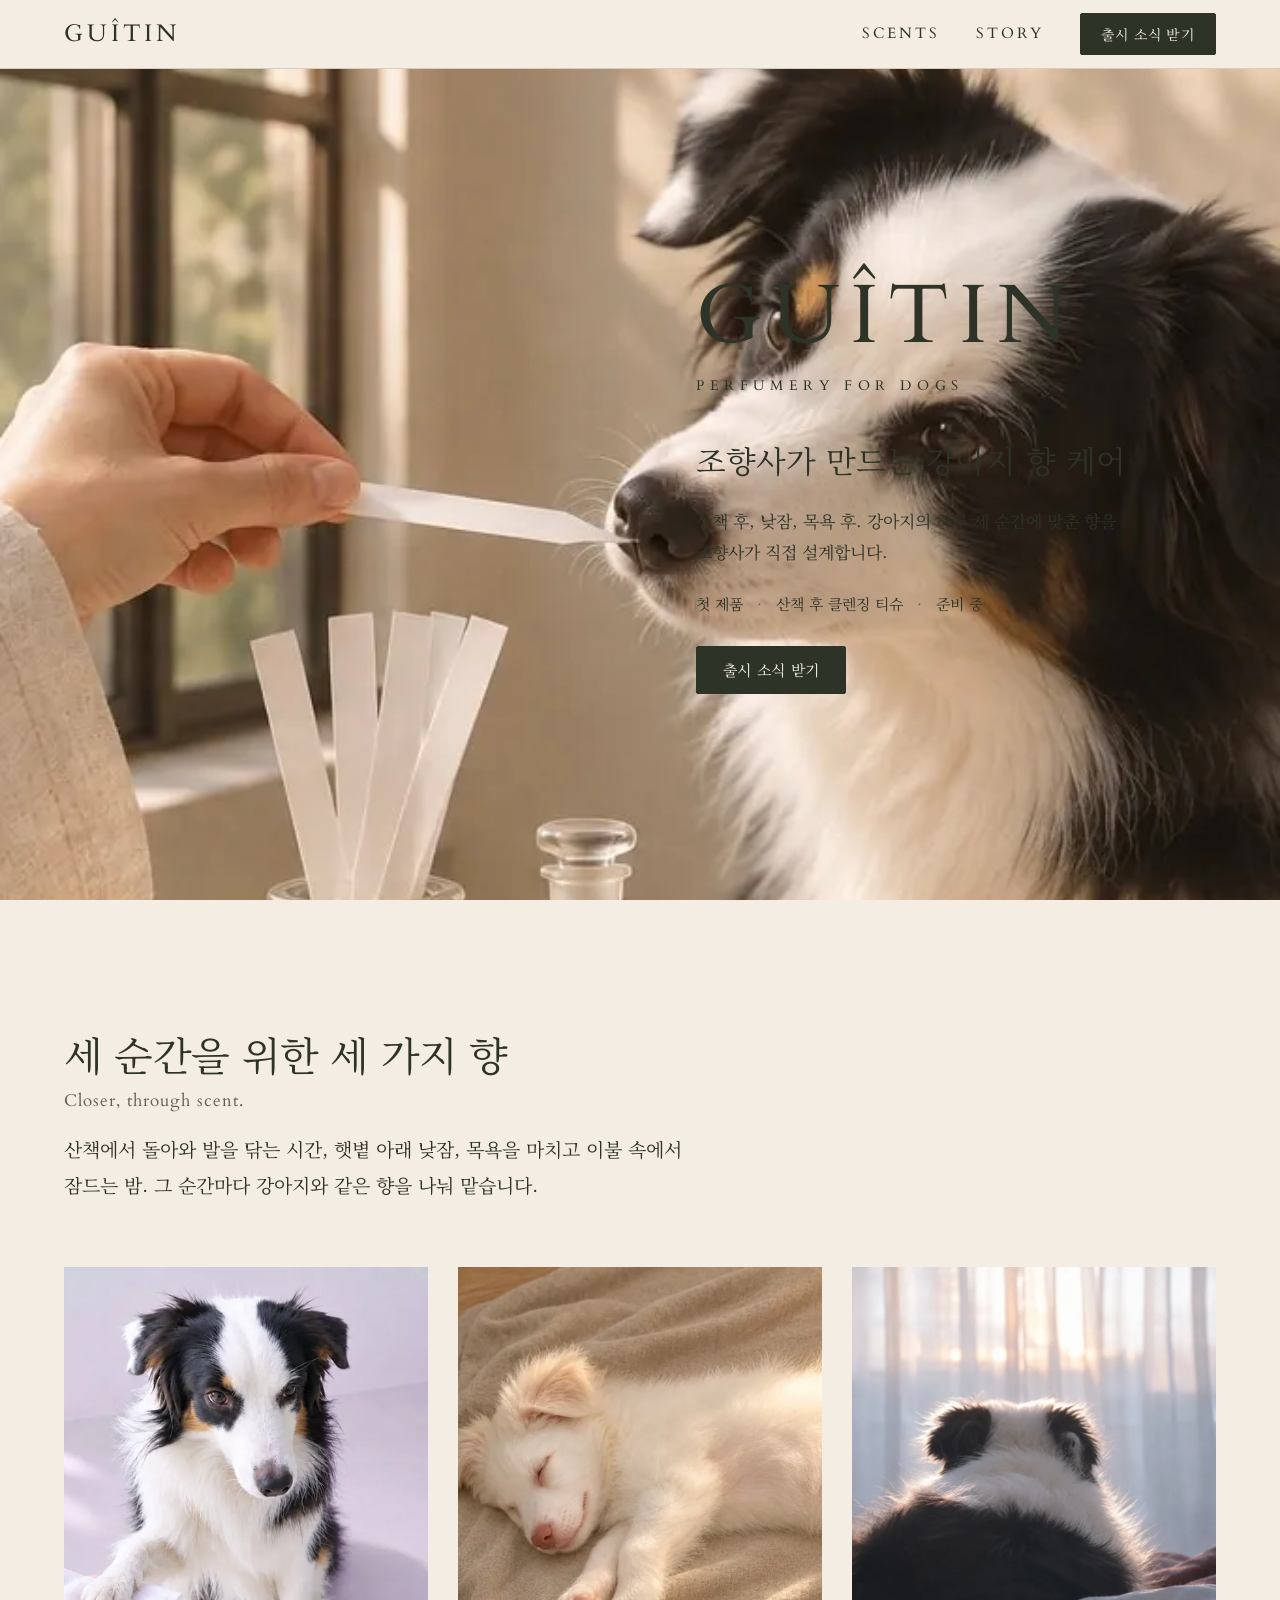
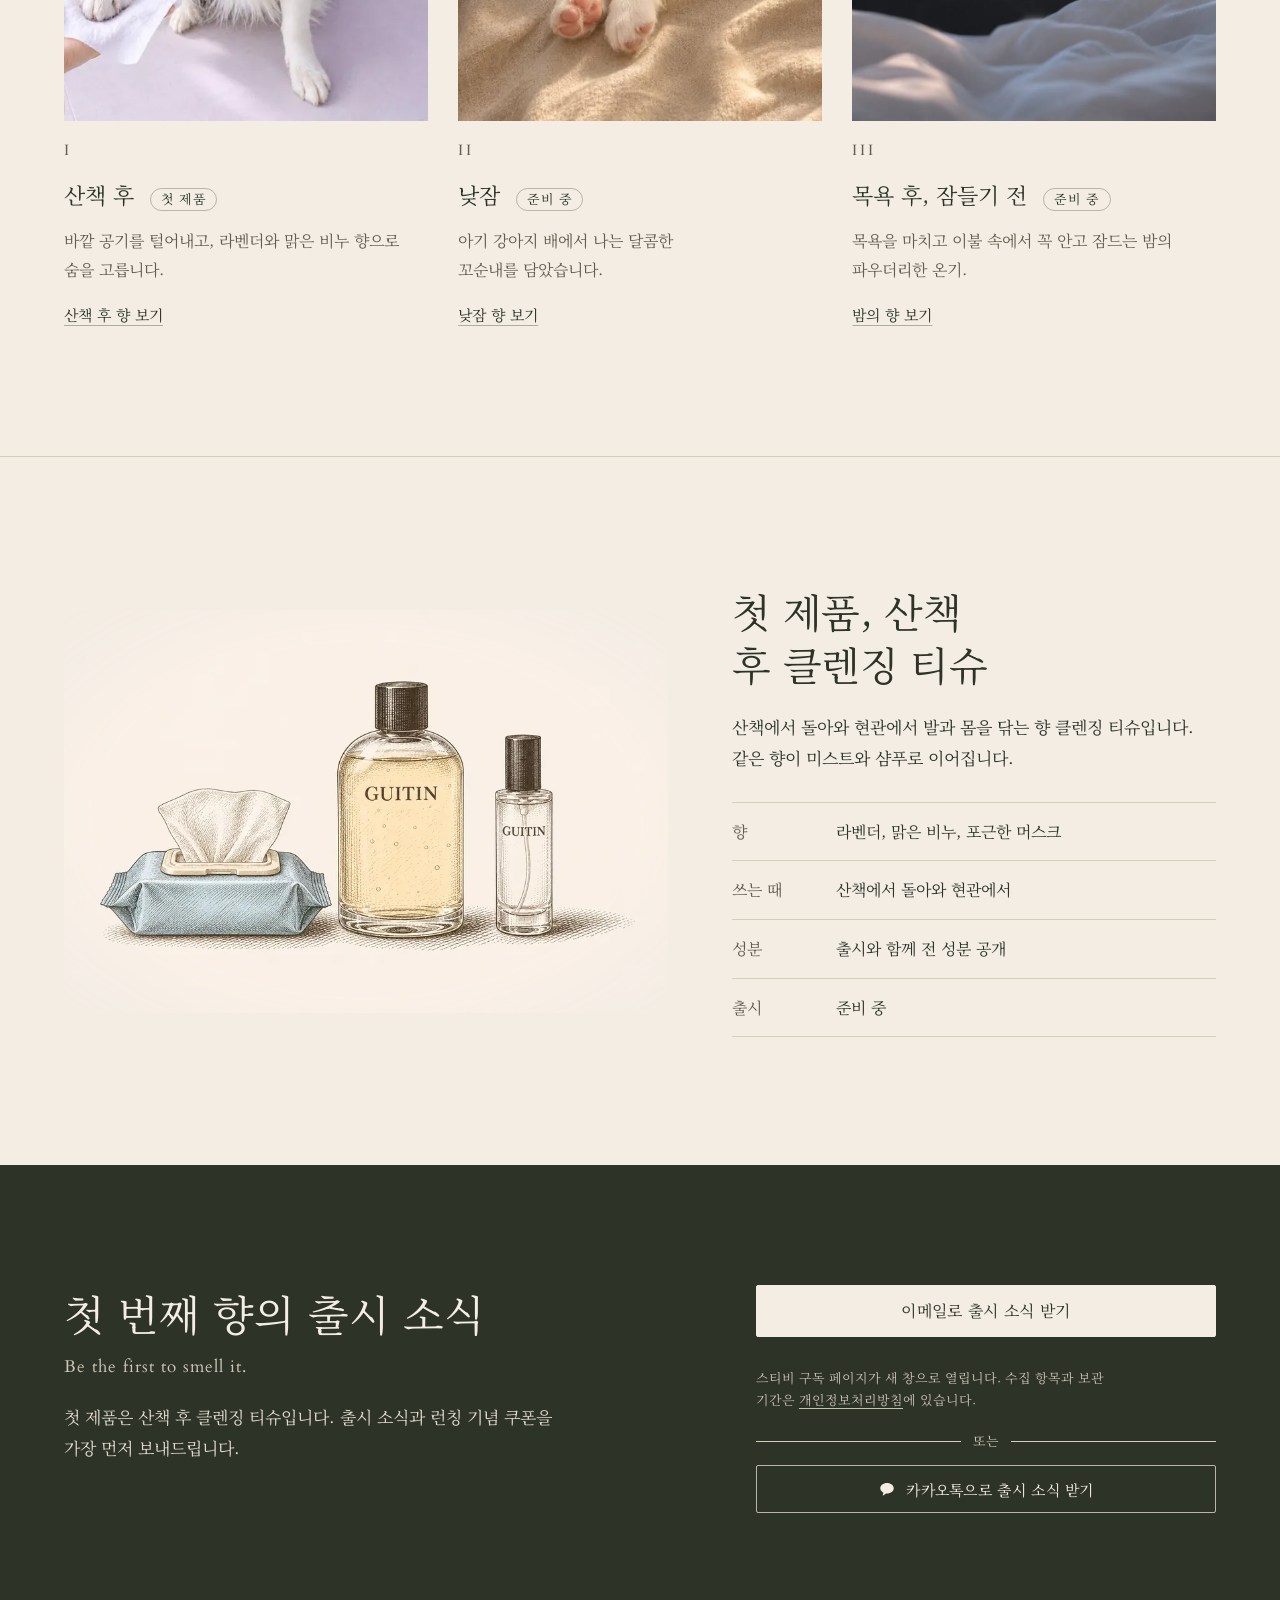
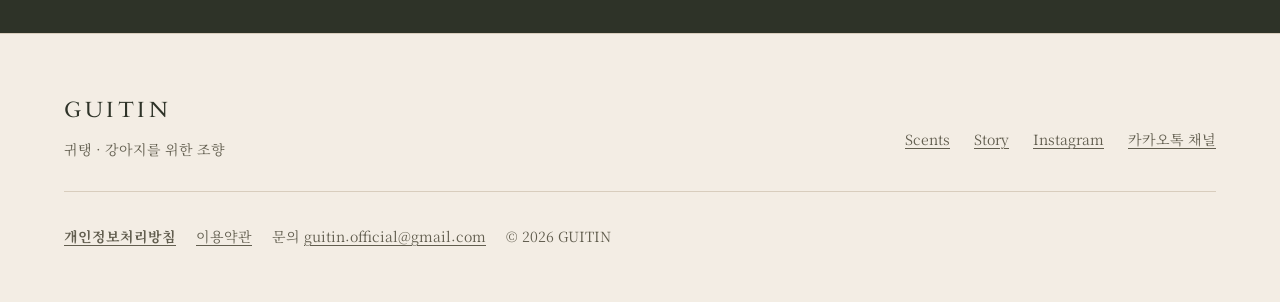
==== index.html @ b6661769 "Add files via upload" ====
<!doctype html>
<html lang="ko">
<head>
<meta charset="utf-8">
<meta name="viewport" content="width=device-width, initial-scale=1, viewport-fit=cover">
<title>GUITIN 귀탱 · 조향사가 만드는 강아지 향 케어</title>
<meta name="description" content="산책 후, 낮잠, 목욕 후. 강아지의 하루 세 순간에 맞춘 향을 조향사가 설계합니다. 첫 제품은 산책 후 클렌징 티슈, 준비 중입니다.">
<link rel="canonical" href="https://guitin.co.kr/">
<meta property="og:type" content="website">
<meta property="og:site_name" content="GUITIN">
<meta property="og:locale" content="ko_KR">
<meta property="og:title" content="GUITIN 귀탱 · 조향사가 만드는 강아지 향 케어">
<meta property="og:description" content="산책 후, 낮잠, 목욕 후. 강아지의 하루 세 순간에 맞춘 향을 조향사가 설계합니다. 첫 제품은 산책 후 클렌징 티슈, 준비 중입니다.">
<meta property="og:url" content="https://guitin.co.kr/">
<meta property="og:image" content="https://guitin.co.kr/assets/img/og.jpg">
<meta property="og:image:width" content="1200">
<meta property="og:image:height" content="630">
<meta name="twitter:card" content="summary_large_image">
<meta name="theme-color" content="#F3EDE4">
<link rel="icon" href="/favicon.ico" sizes="any">
<link rel="icon" type="image/png" href="/assets/img/icon-32.png" sizes="32x32">
<link rel="apple-touch-icon" href="/apple-touch-icon.png">
<link rel="preconnect" href="https://fonts.googleapis.com">
<link rel="preconnect" href="https://fonts.gstatic.com" crossorigin>
<link rel="stylesheet" href="https://fonts.googleapis.com/css2?family=Cardo:ital,wght@0,400;0,700;1,400&family=Noto+Serif+KR:wght@400;500&display=swap">
<link rel="stylesheet" href="/assets/css/site.css?v=2">
<script src="/assets/js/site.js?v=2" defer></script>
</head>
<body>
<a class="skip" href="#main">본문 바로가기</a>
<header class="site-header">
  <div class="wrap">
    <a class="logo" href="/" aria-label="GUITIN 홈">GUÎTIN</a>
    <button class="menu-btn" type="button" aria-expanded="false" aria-controls="site-nav" aria-label="메뉴 열기"><svg viewBox="0 0 24 24" fill="none" stroke="currentColor" stroke-width="1.5" aria-hidden="true"><path d="M4 8h16M4 16h16"/></svg></button>
    <nav class="nav" id="site-nav" aria-label="주 메뉴">
      <a href="/scents">Scents</a>
      <a href="/story">Story</a>
      <a class="btn btn--solid" href="#subscribe-section" data-subscribe>출시 소식 받기</a>
    </nav>
  </div>
</header>
<main id="main">
<section class="hero" aria-labelledby="hero-title">
  <picture>
    <source media="(max-width: 767px)" srcset="/assets/img/hero-mobile.webp">
    <img src="/assets/img/hero-pc.webp" srcset="/assets/img/hero-pc.webp 1672w, /assets/img/hero-pc-1100.webp 1100w" sizes="100vw" alt="창가 조향 작업대에서 시향지 끝에 코를 대는 귀탱이" fetchpriority="high">
  </picture>
  <div class="hero-copy" data-enter>
    <div class="hero-brand" aria-hidden="true">GUÎTIN</div>
    <div class="hero-tag">Perfumery for Dogs</div>
    <h1 id="hero-title">조향사가 만드는 강아지 향 케어</h1>
    <p>산책 후, 낮잠, 목욕 후. 강아지의 하루 세 순간에 맞춘 향을 조향사가 직접 설계합니다.</p>
    <div class="fact"><span>첫 제품</span><span>산책 후 클렌징 티슈</span><span>준비 중</span></div>
    <a class="btn btn--solid" href="#subscribe-section" data-subscribe>출시 소식 받기</a>
  </div>
</section>

<section class="section" aria-labelledby="scenes-title">
  <div class="wrap">
    <div class="section-head">
      <h2 class="h-l" id="scenes-title">세 순간을 위한 세 가지 향<span class="en-line">Closer, through scent.</span></h2>
      <p class="lead">산책에서 돌아와 발을 닦는 시간, 햇볕 아래 낮잠, 목욕을 마치고 이불 속에서 잠드는 밤. 그 순간마다 강아지와 같은 향을 나눠 맡습니다.</p>
    </div>
    <div class="scenes">
      <a class="scene scene--aw" href="/scents#after-walk">
        <div class="scene-ph"><img src="/assets/img/afterwalk.webp" srcset="/assets/img/afterwalk.webp 1400w, /assets/img/afterwalk-800.webp 800w" sizes="(max-width: 900px) 100vw, 33vw" alt="견주 손바닥의 하얀 천 위에 올려놓은 강아지 앞발" loading="lazy" decoding="async"></div>
        <span class="scene-num">I</span>
        <h3>산책 후 <span class="status">첫 제품</span></h3>
        <p>바깥 공기를 털어내고, 라벤더와 맑은 비누 향으로 숨을 고릅니다.</p>
        <span class="go">산책 후 향 보기</span>
      </a>
      <a class="scene scene--pd" href="/scents#nap">
        <div class="scene-ph"><img src="/assets/img/pawppy.webp" srcset="/assets/img/pawppy.webp 1400w, /assets/img/pawppy-800.webp 800w" sizes="(max-width: 900px) 100vw, 33vw" alt="햇볕 드는 담요 위에서 분홍 발바닥을 내밀고 자는 아기 강아지" loading="lazy" decoding="async"></div>
        <span class="scene-num">II</span>
        <h3>낮잠 <span class="status">준비 중</span></h3>
        <p>아기 강아지 배에서 나는 달콤한 꼬순내를 담았습니다.</p>
        <span class="go">낮잠 향 보기</span>
      </a>
      <a class="scene scene--cd" href="/scents#night">
        <div class="scene-ph"><img src="/assets/img/cuddle.webp" srcset="/assets/img/cuddle.webp 1122w, /assets/img/cuddle-800.webp 800w" sizes="(max-width: 900px) 100vw, 33vw" alt="노을빛 커튼 앞, 순면 이불 위에 엎드린 강아지의 뒷모습" loading="lazy" decoding="async"></div>
        <span class="scene-num">III</span>
        <h3>목욕 후, 잠들기 전 <span class="status">준비 중</span></h3>
        <p>목욕을 마치고 이불 속에서 꼭 안고 잠드는 밤의 파우더리한 온기.</p>
        <span class="go">밤의 향 보기</span>
      </a>
    </div>
  </div>
</section>

<section class="section" aria-labelledby="product-title">
  <div class="wrap product">
    <div class="product-art"><img src="/assets/img/lineup.webp" srcset="/assets/img/lineup.webp 1536w, /assets/img/lineup-900.webp 900w" sizes="(max-width: 900px) 100vw, 55vw" alt="GUITIN 클렌징 티슈, 샴푸, 미스트 스프레이 동판화 일러스트" loading="lazy" decoding="async"></div>
    <div class="product-copy">
      <h2 class="h-l" id="product-title">첫 제품, 산책 후 클렌징 티슈</h2>
      <p>산책에서 돌아와 현관에서 발과 몸을 닦는 향 클렌징 티슈입니다. 같은 향이 미스트와 샴푸로 이어집니다.</p>
      <ul class="product-list">
        <li><span class="k">향</span><span>라벤더, 맑은 비누, 포근한 머스크</span></li>
        <li><span class="k">쓰는 때</span><span>산책에서 돌아와 현관에서</span></li>
        <li><span class="k">성분</span><span>출시와 함께 전 성분 공개</span></li>
        <li><span class="k">출시</span><span>준비 중</span></li>
      </ul>
    </div>
  </div>
</section>
<section class="close on-dark" id="subscribe-section" aria-labelledby="close-title">
  <div class="wrap grid">
    <div>
      <h2 id="close-title">첫 번째 향의 출시 소식</h2>
      <span class="en-line">Be the first to smell it.</span>
      <p>첫 제품은 산책 후 클렌징 티슈입니다. 출시 소식과 런칭 기념 쿠폰을 가장 먼저 보내드립니다.</p>
    </div>
    <div>
      <div class="signup">
  <a class="btn btn--solid" href="https://page.stibee.com/subscriptions/532247" target="_blank" rel="noopener">이메일로 출시 소식 받기</a>
  <p class="signup-note">스티비 구독 페이지가 새 창으로 열립니다. 수집 항목과 보관 기간은 <a href="/privacy">개인정보처리방침</a>에 있습니다.</p>
</div>
      <div class="alt">
        <div class="divider" style="color:#CFC7B8">또는</div>
        <a class="btn btn--line" href="https://pf.kakao.com/_eRvNX" target="_blank" rel="noopener"><svg viewBox="0 0 24 24" aria-hidden="true"><path fill="currentColor" d="M12 4C7 4 3 7.1 3 11c0 2.5 1.7 4.7 4.2 5.9l-.9 3.3c-.1.3.3.6.6.4l3.9-2.6c.4 0 .8.1 1.2.1 5 0 9-3.1 9-7S17 4 12 4z"/></svg>카카오톡으로 출시 소식 받기</a>
      </div>
    </div>
  </div>
</section>
</main>
<footer class="site-footer">
  <div class="wrap">
    <div>
      <div class="brand">GUITIN</div>
      <div class="brand-ko">귀탱 · 강아지를 위한 조향</div>
    </div>
    <ul>
      <li><a href="/scents">Scents</a></li>
      <li><a href="/story">Story</a></li>
      <li><a href="https://www.instagram.com/guitin.official/" target="_blank" rel="noopener">Instagram</a></li>
      <li><a href="https://pf.kakao.com/_eRvNX" target="_blank" rel="noopener">카카오톡 채널</a></li>
    </ul>
    <div class="meta">
      <a href="/privacy"><strong>개인정보처리방침</strong></a>
      <a href="/terms">이용약관</a>
      <span>문의 <a href="mailto:guitin.official@gmail.com">guitin.official@gmail.com</a></span>
      <span>© 2026 GUITIN</span>
    </div>
  </div>
</footer>
<dialog class="modal" id="subscribe" aria-labelledby="subscribe-title">
  <div class="modal-card">
    <button class="modal-close" type="button" aria-label="닫기"><svg viewBox="0 0 24 24" fill="none" stroke="currentColor" stroke-width="1.5" aria-hidden="true"><path d="M6 6l12 12M18 6L6 18"/></svg></button>
    <h2 id="subscribe-title">첫 번째 향의 출시 소식</h2>
    <p class="small">첫 제품은 산책 후 클렌징 티슈입니다. 출시 소식과 런칭 기념 쿠폰을 가장 먼저 보내드립니다.</p>
    <a class="btn btn--line" href="https://pf.kakao.com/_eRvNX" target="_blank" rel="noopener"><svg viewBox="0 0 24 24" aria-hidden="true"><path fill="currentColor" d="M12 4C7 4 3 7.1 3 11c0 2.5 1.7 4.7 4.2 5.9l-.9 3.3c-.1.3.3.6.6.4l3.9-2.6c.4 0 .8.1 1.2.1 5 0 9-3.1 9-7S17 4 12 4z"/></svg>카카오톡으로 출시 소식 받기</a>
    <div class="divider">또는 이메일로</div>
    <div class="signup">
  <a class="btn btn--solid" href="https://page.stibee.com/subscriptions/532247" target="_blank" rel="noopener">이메일로 출시 소식 받기</a>
  <p class="signup-note">스티비 구독 페이지가 새 창으로 열립니다. 수집 항목과 보관 기간은 <a href="/privacy">개인정보처리방침</a>에 있습니다.</p>
</div>
  </div>
</dialog>
</body>
</html>
---- assets/css/site.css ----
/* GUITIN — Perfumery for Dogs
   One system: cream ground, olive ink, Cardo for the Latin voice, Noto Serif KR for Korean.
   Motion: one entrance on load, press and hover feedback, nothing tied to scroll. */

:root {
  --cream: #F3EDE4;
  --paper: #F8F3EC;
  --olive: #2E3328;
  --olive-soft: #3B4134;
  --muted: #625E4F;
  --line: #D8CDBD;
  --gold: #B08D57;

  /* scent grounds: colour of the scent, never a UI accent */
  --aw: #ECE3EC;   /* I  After Walk — pink-lavender */
  --pd: #F1E6D3;   /* II Pawppy Dream — biscuit */
  --cd: #E2E8EC;   /* III Cuddle Doggy — soft sky */

  --latin: 'Cardo', 'Noto Serif KR', serif;
  --ko: 'Noto Serif KR', serif;

  --wrap: 1240px;
  --gutter: clamp(20px, 5vw, 64px);
  --radius: 2px;

  --ease-out: cubic-bezier(0.23, 1, 0.32, 1);
  --ease-enter: cubic-bezier(0.22, 1, 0.36, 1);
}

*, *::before, *::after { box-sizing: border-box; }
html { -webkit-text-size-adjust: 100%; text-size-adjust: 100%; scroll-padding-top: 88px; }
body {
  margin: 0;
  background: var(--cream);
  color: var(--olive);
  font-family: var(--ko);
  font-size: 17px;
  line-height: 1.85;
  font-weight: 400;
  word-break: keep-all;
  overflow-wrap: break-word;
  -webkit-font-smoothing: antialiased;
  -webkit-tap-highlight-color: transparent;
}
img { display: block; max-width: 100%; height: auto; }
a { color: inherit; text-underline-offset: 0.22em; text-decoration-thickness: 1px; }
::selection { background: var(--olive); color: var(--cream); }
:focus-visible { outline: 2px solid var(--olive); outline-offset: 3px; border-radius: 1px; }
h1, h2, h3 { margin: 0; font-weight: 400; line-height: 1.3; text-wrap: balance; }
p { margin: 0; text-wrap: pretty; }

.wrap { width: 100%; max-width: calc(var(--wrap) + var(--gutter) * 2); margin: 0 auto; padding: 0 var(--gutter); }
.sr-only { position: absolute; width: 1px; height: 1px; margin: -1px; overflow: hidden; clip: rect(0 0 0 0); white-space: nowrap; }
.skip { position: absolute; left: 12px; top: -60px; z-index: 100; background: var(--olive); color: var(--cream); padding: 10px 16px; text-decoration: none; }
.skip:focus { top: 12px; }

/* ---------- type ---------- */
.latin { font-family: var(--latin); letter-spacing: 0.02em; }
.h-xl { font-size: clamp(30px, 4.4vw, 54px); line-height: 1.28; letter-spacing: -0.01em; }
.h-l  { font-size: clamp(26px, 3.2vw, 40px); line-height: 1.32; letter-spacing: -0.01em; }
.h-m  { font-size: clamp(21px, 2vw, 26px); line-height: 1.45; }
.lead { font-size: clamp(17px, 1.5vw, 19px); line-height: 1.9; max-width: 34em; }
.small { font-size: 14px; line-height: 1.7; color: var(--muted); }
.en-line { display: block; font-family: var(--latin); font-size: clamp(15px, 1.3vw, 18px); letter-spacing: 0.06em; color: var(--muted); margin-top: 10px; }

/* ---------- buttons ---------- */
.btn {
  display: inline-flex; align-items: center; justify-content: center; gap: 10px;
  min-height: 48px; padding: 12px 26px;
  font: 400 15px/1.3 var(--ko); letter-spacing: 0.02em;
  border: 1px solid var(--olive); border-radius: var(--radius);
  text-decoration: none; cursor: pointer; user-select: none; touch-action: manipulation;
  transition: background-color 150ms ease, color 150ms ease, border-color 150ms ease, transform 160ms var(--ease-out);
}
.btn:active { transform: scale(0.97); }
.btn--solid { background: var(--olive); color: var(--cream); }
.btn--line { background: transparent; color: var(--olive); }
.on-dark .btn--solid { background: var(--cream); color: var(--olive); border-color: var(--cream); }
.on-dark .btn--line { color: var(--cream); border-color: rgba(243, 237, 228, 0.7); }
@media (hover: hover) and (pointer: fine) {
  .btn--solid:hover { background: var(--olive-soft); }
  .btn--line:hover { background: rgba(46, 51, 40, 0.06); }
  .on-dark .btn--solid:hover { background: #fff; }
  .on-dark .btn--line:hover { background: rgba(243, 237, 228, 0.1); border-color: var(--cream); }
}
.btn svg { width: 18px; height: 18px; flex: none; }

.textlink { text-decoration: underline; text-decoration-color: rgba(46, 51, 40, 0.35); transition: text-decoration-color 150ms ease; }
@media (hover: hover) and (pointer: fine) { .textlink:hover { text-decoration-color: currentColor; } }

/* ---------- header ---------- */
.site-header {
  position: sticky; top: 0; z-index: 40;
  background: rgba(243, 237, 228, 0.94);
  backdrop-filter: saturate(1.2) blur(8px); -webkit-backdrop-filter: saturate(1.2) blur(8px);
  border-bottom: 1px solid var(--line);
  padding-top: env(safe-area-inset-top);
}
.site-header .wrap { display: flex; align-items: center; justify-content: space-between; height: 68px; gap: 24px; }
.logo { font-family: var(--latin); font-size: 24px; letter-spacing: 0.16em; text-decoration: none; line-height: 1; padding: 12px 0; min-height: 48px; display: inline-flex; align-items: center; }
.nav { display: flex; align-items: center; gap: 36px; }
.nav a:not(.btn) {
  font-family: var(--latin); font-size: 15px; letter-spacing: 0.2em; text-transform: uppercase; text-decoration: none;
  padding: 12px 0; background: linear-gradient(currentColor, currentColor) 0 calc(100% - 8px) / 0 1px no-repeat;
  transition: background-size 200ms var(--ease-out);
}
.nav a[aria-current="page"] { background-size: 100% 1px; }
@media (hover: hover) and (pointer: fine) { .nav a:not(.btn):hover { background-size: 100% 1px; } }
.nav .btn { min-height: 42px; padding: 9px 20px; font-size: 14px; }
.menu-btn { display: none; }

@media (max-width: 767px) {
  .site-header .wrap { height: 60px; }
  .logo { font-size: 21px; }
  .nav { display: none; }
  .menu-btn {
    display: inline-flex; align-items: center; justify-content: center; width: 44px; height: 44px; margin-right: -10px;
    background: none; border: 0; color: var(--olive); cursor: pointer;
  }
  .menu-btn svg { width: 24px; height: 24px; }
  .site-header.is-open .nav {
    display: flex; flex-direction: column; align-items: stretch; gap: 0;
    position: fixed; inset: calc(60px + env(safe-area-inset-top)) 0 0 0; background: var(--cream);
    padding: 24px var(--gutter) calc(32px + env(safe-area-inset-bottom));
    animation: menu-in 200ms var(--ease-out);
  }
  .site-header.is-open .nav a:not(.btn) { font-size: 22px; padding: 18px 0; border-bottom: 1px solid var(--line); background: none; }
  .site-header.is-open .nav .btn { margin-top: 28px; min-height: 52px; font-size: 16px; }
}
@keyframes menu-in { from { opacity: 0; transform: translateY(-6px); } }

/* ---------- sections ---------- */
.section { padding: clamp(72px, 10vw, 128px) 0; }
.section + .section { border-top: 1px solid var(--line); }
.section--tint { border-top: 0 !important; }
.section-head { display: grid; gap: 18px; margin-bottom: clamp(40px, 5vw, 64px); max-width: 40em; }

/* ---------- hero ---------- */
.hero { position: relative; min-height: min(calc(100svh - 69px), 860px); display: grid; overflow: hidden; background: #E6DCCD; }
.hero picture, .hero > img { position: absolute; inset: 0; }
.hero picture img, .hero > img { width: 100%; height: 100%; object-fit: cover; object-position: 30% 50%; }
.hero-copy {
  position: relative; z-index: 1; align-self: center; justify-self: end;
  width: min(44%, 520px); margin-right: max(var(--gutter), calc((100vw - var(--wrap)) / 2));
  display: grid; gap: 22px; padding: 48px 0;
}
.hero-brand { font-family: var(--latin); font-size: clamp(56px, 6.5vw, 92px); line-height: 1; letter-spacing: 0.12em; }
.hero-tag { font-family: var(--latin); font-size: 14px; letter-spacing: 0.4em; text-transform: uppercase; margin-top: -8px; }
.hero h1 { font-size: clamp(24px, 2.4vw, 32px); line-height: 1.45; margin-top: 18px; }
.hero-copy > p { font-size: 17px; line-height: 1.85; max-width: 26em; }
.hero .fact { display: flex; flex-wrap: wrap; gap: 6px 14px; font-size: 15px; color: var(--olive); }
.hero .fact span + span::before { content: "·"; margin-right: 14px; color: var(--muted); }
.hero .btn { justify-self: start; margin-top: 6px; }

@media (max-width: 767px) {
  .hero { min-height: 0; display: block; background: var(--cream); }
  .hero picture, .hero > img { position: relative; inset: auto; }
  .hero picture img, .hero > img { height: auto; aspect-ratio: 4 / 5; object-position: 50% 100%; }
  .hero-copy { width: auto; margin: 0; padding: 36px var(--gutter) 64px; gap: 18px; }
  .hero-brand { font-size: 48px; }
  .hero-tag { font-size: 12px; letter-spacing: 0.34em; }
  .hero h1 { font-size: 24px; margin-top: 10px; }
  .hero .btn { justify-self: stretch; }
}

/* one entrance on load */
[data-enter] > * { animation: enter 700ms var(--ease-enter) both; }
[data-enter] > *:nth-child(1) { animation-delay: 80ms; }
[data-enter] > *:nth-child(2) { animation-delay: 140ms; }
[data-enter] > *:nth-child(3) { animation-delay: 230ms; }
[data-enter] > *:nth-child(4) { animation-delay: 290ms; }
[data-enter] > *:nth-child(5) { animation-delay: 360ms; }
[data-enter] > *:nth-child(6) { animation-delay: 420ms; }
@keyframes enter { from { opacity: 0; transform: translateY(10px); } }

/* ---------- scene cards (home) ---------- */
.scenes { display: grid; grid-template-columns: repeat(3, minmax(0, 1fr)); gap: clamp(20px, 2.4vw, 32px); }
.scene { display: grid; gap: 16px; text-decoration: none; }
.scene-ph { position: relative; aspect-ratio: 4 / 5; overflow: hidden; background: var(--paper); }
.scene-ph img { width: 100%; height: 100%; object-fit: cover; transition: transform 600ms var(--ease-out); }
.scene--aw .scene-ph { background: var(--aw); }
.scene--pd .scene-ph { background: var(--pd); }
.scene--pd .scene-ph img { object-position: 12% 50%; }
.scene--cd .scene-ph { background: var(--cd); }
.scene-num { font-family: var(--latin); font-size: 15px; letter-spacing: 0.2em; color: var(--muted); }
.scene h3 { font-size: 22px; display: flex; align-items: baseline; gap: 12px; }
.scene p { font-size: 16px; line-height: 1.8; color: var(--muted); }
.scene .go { font-size: 15px; text-decoration: underline; text-decoration-color: rgba(46,51,40,.35); }
@media (hover: hover) and (pointer: fine) {
  .scene:hover .scene-ph img { transform: scale(1.03); }
  .scene:hover .go { text-decoration-color: currentColor; }
}
@media (max-width: 900px) { .scenes { grid-template-columns: 1fr; gap: 44px; } .scene-ph { aspect-ratio: 4 / 3; } }

/* ---------- first product ---------- */
.product { display: grid; grid-template-columns: minmax(0, 1.25fr) minmax(0, 1fr); gap: clamp(32px, 5vw, 80px); align-items: center; }
.product-art img {
  width: 100%;
  -webkit-mask-image: radial-gradient(ellipse 72% 70% at 50% 52%, #000 62%, transparent 100%);
  mask-image: radial-gradient(ellipse 72% 70% at 50% 52%, #000 62%, transparent 100%);
}
.product-copy { display: grid; gap: 20px; }
.product-list { list-style: none; margin: 8px 0 0; padding: 0; border-top: 1px solid var(--line); }
.product-list li { display: grid; grid-template-columns: 88px 1fr; gap: 16px; padding: 14px 0; border-bottom: 1px solid var(--line); font-size: 16px; }
.product-list .k { color: var(--muted); }
@media (max-width: 900px) { .product { grid-template-columns: 1fr; } }

/* ---------- subscribe (close) ---------- */
.close { background: var(--olive); color: var(--cream); padding: clamp(72px, 10vw, 120px) 0; }
.close .grid { display: grid; grid-template-columns: minmax(0, 1fr) minmax(0, 460px); gap: clamp(36px, 6vw, 96px); align-items: start; }
.close h2 { font-size: clamp(28px, 3.4vw, 42px); line-height: 1.35; }
.close .en-line { color: #CFC7B8; }
.close p { color: #E2DACD; margin-top: 18px; max-width: 30em; }
.close .alt { display: grid; gap: 12px; margin-top: 18px; }
@media (max-width: 900px) { .close .grid { grid-template-columns: 1fr; } }

/* ---------- sign-up ---------- */
.signup { display: grid; gap: 12px; }
.signup .btn { width: 100%; min-height: 52px; font-size: 16px; }
.signup-note { font-size: 13px; line-height: 1.7; opacity: .85; }
.signup-note a { color: inherit; }
.close .signup { margin-top: 0; }

/* ---------- form (unused while sign-up runs on Stibee) ---------- */
.form { display: grid; gap: 16px; }
.field { display: grid; gap: 8px; }
.field label { font-size: 15px; }
.field input[type="email"] {
  width: 100%; min-height: 52px; padding: 12px 16px;
  font: 400 16px/1.4 var(--ko); color: var(--olive);
  background: var(--paper); border: 1px solid var(--line); border-radius: var(--radius);
  transition: border-color 150ms ease;
}
.field input[type="email"]:focus { outline: none; border-color: var(--olive); box-shadow: 0 0 0 1px var(--olive); }
.on-dark .field input[type="email"] { background: var(--cream); border-color: var(--cream); }
.check { display: grid; grid-template-columns: 22px 1fr; gap: 10px; align-items: start; font-size: 14px; line-height: 1.6; cursor: pointer; }
.check input { width: 20px; height: 20px; margin: 1px 0 0; accent-color: var(--olive); cursor: pointer; }
.on-dark .check input { accent-color: var(--cream); }
.check a { color: inherit; }
.form .btn { width: 100%; min-height: 52px; font-size: 16px; }
.form-msg { font-size: 14px; min-height: 1.4em; }
.form-msg[data-state="error"] { color: #8A3B2E; }
.on-dark .form-msg[data-state="error"] { color: #F3C9BC; }
.form.is-done .field, .form.is-done .check, .form.is-done .btn { display: none; }
.form.is-done .form-msg { font-size: 17px; }
details.consent { font-size: 13px; line-height: 1.7; }
details.consent summary { cursor: pointer; color: inherit; opacity: .85; }
details.consent div { padding-top: 8px; opacity: .85; }

/* ---------- modal ---------- */
.modal { border: 0; padding: 0; background: transparent; max-width: min(480px, calc(100vw - 32px)); width: 100%; color: var(--olive); }
.modal::backdrop { background: rgba(32, 35, 28, 0.45); }
.modal[open] { animation: modal-in 250ms var(--ease-out); }
.modal[open]::backdrop { animation: fade-in 250ms ease; }
.modal.is-closing { animation: modal-out 180ms ease-in forwards; }
.modal-card { background: var(--cream); padding: 40px 32px 32px; position: relative; display: grid; gap: 18px; }
.modal-card h2 { font-size: 24px; }
.modal-close { position: absolute; top: 8px; right: 8px; width: 44px; height: 44px; border: 0; background: none; cursor: pointer; color: var(--olive); display: grid; place-items: center; }
.modal-close svg { width: 20px; height: 20px; }
.divider { display: flex; align-items: center; gap: 12px; font-size: 13px; color: var(--muted); }
.divider::before, .divider::after { content: ""; flex: 1; height: 1px; background: var(--line); }
@keyframes modal-in { from { opacity: 0; transform: scale(0.96); } }
@keyframes modal-out { to { opacity: 0; transform: scale(0.98); } }
@keyframes fade-in { from { opacity: 0; } }

/* ---------- scents page ---------- */
.intro { padding: clamp(72px, 10vw, 120px) 0 clamp(40px, 5vw, 56px); }
.intro .lead { margin-top: 26px; }
.lineup { padding: 0 0 clamp(48px, 6vw, 80px); }
.lineup img {
  width: 100%; max-width: 1040px; margin: 0 auto;
  -webkit-mask-image: radial-gradient(ellipse 72% 70% at 50% 52%, #000 62%, transparent 100%);
  mask-image: radial-gradient(ellipse 72% 70% at 50% 52%, #000 62%, transparent 100%);
}
.scent { padding: clamp(72px, 9vw, 120px) 0; }
.scent--aw { background: var(--aw); }
.scent--pd { background: var(--pd); }
.scent--cd { background: var(--cd); }
.scent .wrap { display: grid; grid-template-columns: repeat(2, minmax(0, 1fr)); gap: clamp(32px, 6vw, 88px); align-items: center; }
.scent--pd .scent-ph { order: 2; }
.scent--pd .scent-ph img { object-position: 12% 50%; }
.scent-ph { aspect-ratio: 4 / 5; overflow: hidden; background: rgba(255,255,255,.35); }
.scent-ph img { width: 100%; height: 100%; object-fit: cover; }
.scent-txt { display: grid; gap: 22px; }
.scent-txt .num { font-family: var(--latin); font-size: 16px; letter-spacing: 0.2em; color: var(--muted); }
.scent-txt .story { font-size: 17px; line-height: 2; }
.scent-txt .line { font-size: clamp(19px, 1.7vw, 22px); padding-top: 22px; border-top: 1px solid rgba(46, 51, 40, 0.18); }
.notes { display: grid; grid-template-columns: repeat(3, minmax(0, 1fr)); gap: 12px; list-style: none; margin: 0; padding: 0; }
.notes li { display: grid; gap: 10px; font-size: 15px; }
.notes img { width: 100%; aspect-ratio: 1; object-fit: cover; background: rgba(255,255,255,.4); }
.use { font-size: 15px; color: var(--muted); }
.status { display: inline-block; font-size: 13px; letter-spacing: 0.04em; padding: 2px 10px; border: 1px solid rgba(46,51,40,.3); border-radius: 999px; margin-left: 4px; vertical-align: 3px; }
.promise { padding: clamp(56px, 7vw, 88px) 0; text-align: center; }
.promise p { font-size: clamp(18px, 1.6vw, 21px); }
@media (max-width: 900px) {
  .scent .wrap { grid-template-columns: 1fr; }
  .scent--pd .scent-ph { order: 0; }
  .scent-ph { aspect-ratio: 4 / 3; }
}

/* ---------- story page ---------- */
.dog { padding: clamp(64px, 8vw, 112px) 0; }
.dog .wrap { display: grid; grid-template-columns: minmax(0, 1fr) minmax(0, 1.1fr); gap: clamp(32px, 6vw, 88px); align-items: center; }
.dog--b { background: var(--paper); }
.dog--b .dog-ph { order: 2; }
.dog-ph img { width: 100%; }
.dog-txt { display: grid; gap: 22px; }
.dog-txt .role { font-family: var(--latin); font-size: 15px; letter-spacing: 0.16em; text-transform: uppercase; color: var(--muted); margin-top: -10px; }
.dog-txt p { max-width: 32em; }
.standards { display: grid; grid-template-columns: repeat(2, minmax(0, 1fr)); gap: 0 clamp(32px, 6vw, 80px); }
.standard { padding: 30px 0; border-top: 1px solid var(--line); display: grid; grid-template-columns: 48px 1fr; gap: 6px 16px; }
.standard .n { font-family: var(--latin); font-size: 17px; color: var(--muted); grid-row: span 2; padding-top: 2px; }
.standard h3 { font-size: 21px; }
.standard p { font-size: 16px; color: var(--muted); }
@media (max-width: 900px) {
  .dog .wrap, .standards { grid-template-columns: 1fr; }
  .dog--b .dog-ph { order: 0; }
}

/* ---------- legal pages ---------- */
.legal { padding: clamp(64px, 8vw, 104px) 0; }
.legal .wrap { max-width: calc(760px + var(--gutter) * 2); }
.legal h1 { margin-bottom: 12px; }
.legal h2 { font-size: 20px; margin: 44px 0 12px; }
.legal p, .legal li { font-size: 16px; line-height: 1.9; }
.legal ul, .legal ol { padding-left: 1.3em; margin: 8px 0; }
.legal table { width: 100%; border-collapse: collapse; font-size: 15px; margin: 12px 0; }
.legal th, .legal td { text-align: left; vertical-align: top; padding: 12px 10px; border-top: 1px solid var(--line); }
.legal th { font-weight: 500; width: 30%; }

/* ---------- footer ---------- */
.site-footer { padding: 56px 0 calc(40px + env(safe-area-inset-bottom)); border-top: 1px solid var(--line); font-size: 14px; color: var(--muted); }
.site-footer .wrap { display: grid; grid-template-columns: 1fr auto; gap: 28px 40px; align-items: end; }
.site-footer .brand { font-family: var(--latin); font-size: 22px; letter-spacing: 0.16em; color: var(--olive); }
.site-footer .brand-ko { margin-top: 6px; }
.site-footer ul { list-style: none; margin: 0; padding: 0; display: flex; flex-wrap: wrap; gap: 4px 24px; justify-content: flex-end; }
.site-footer ul a { display: inline-block; padding: 10px 0; }
.site-footer .meta a { display: inline-block; padding: 12px 0; }
.site-footer .meta { grid-column: 1 / -1; align-items: center; display: flex; flex-wrap: wrap; gap: 4px 20px; border-top: 1px solid var(--line); padding-top: 20px; }
@media (max-width: 767px) {
  .site-footer .wrap { grid-template-columns: 1fr; }
  .site-footer ul { justify-content: flex-start; }
}

/* ---------- 404 ---------- */
.notfound { min-height: 70svh; display: grid; place-items: center; text-align: center; padding: 80px 0; }
.notfound .wrap { display: grid; gap: 20px; justify-items: center; }

/* ---------- reduced motion: colour and press stay, movement goes ---------- */
@media (prefers-reduced-motion: reduce) {
  [data-enter] > * { animation: enter-fade 300ms ease both; animation-delay: 0ms !important; }
  .scene-ph img, .nav a { transition: none !important; }
  .modal[open], .modal.is-closing { animation-name: fade-in; }
  .site-header.is-open .nav { animation: none; }
  html { scroll-behavior: auto; }
}
@keyframes enter-fade { from { opacity: 0; } }
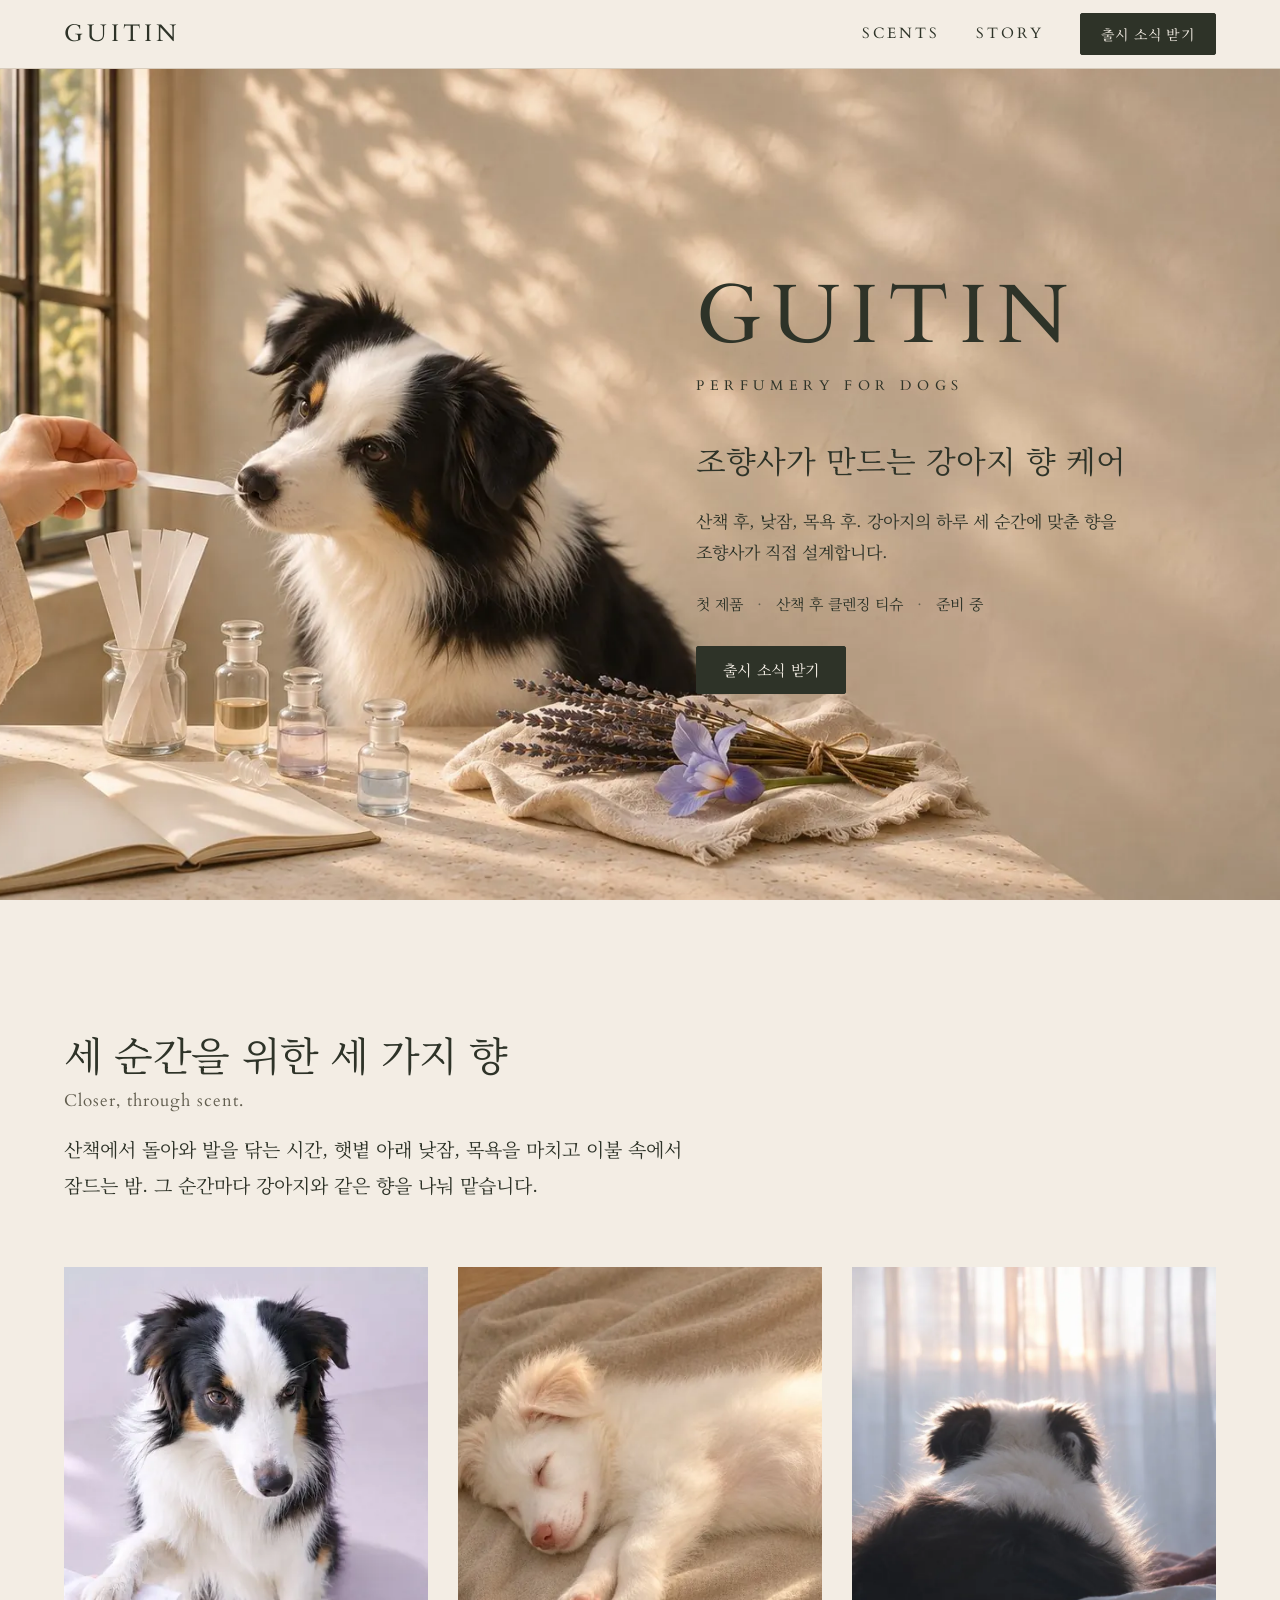
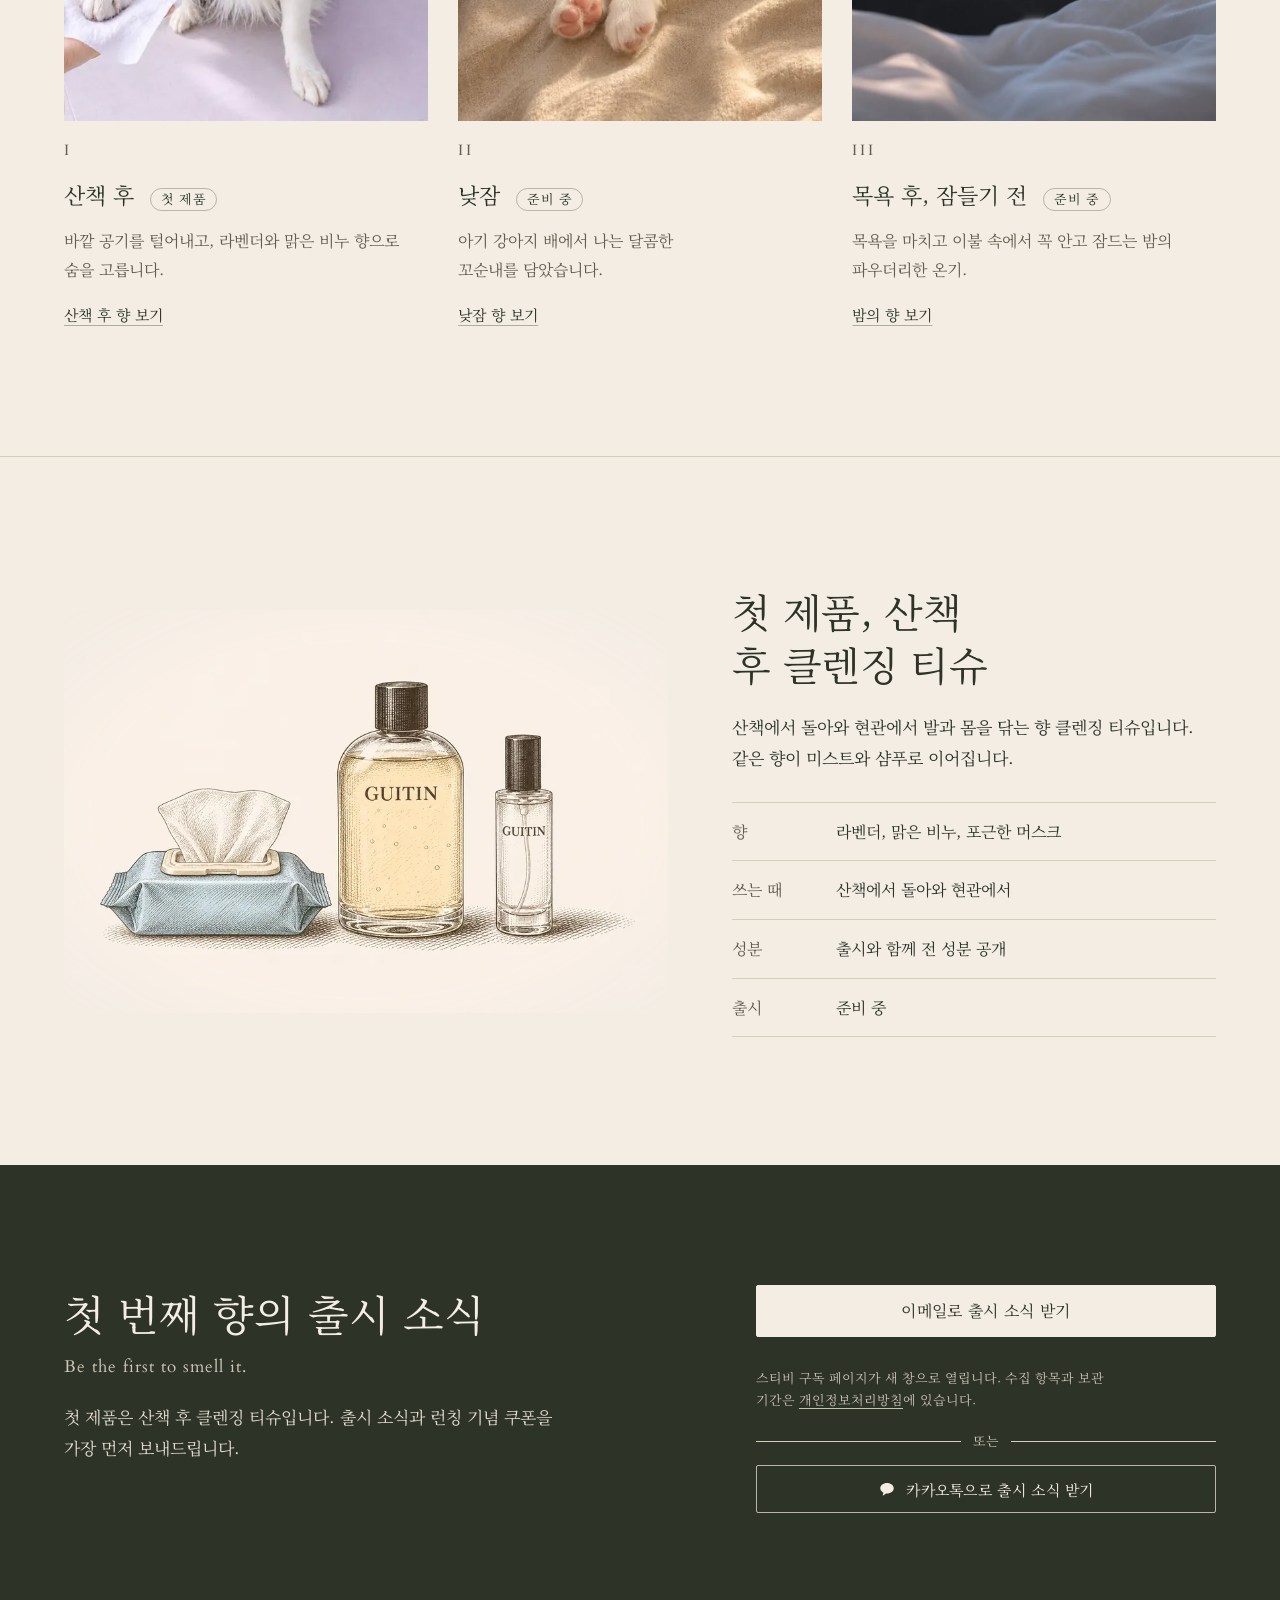
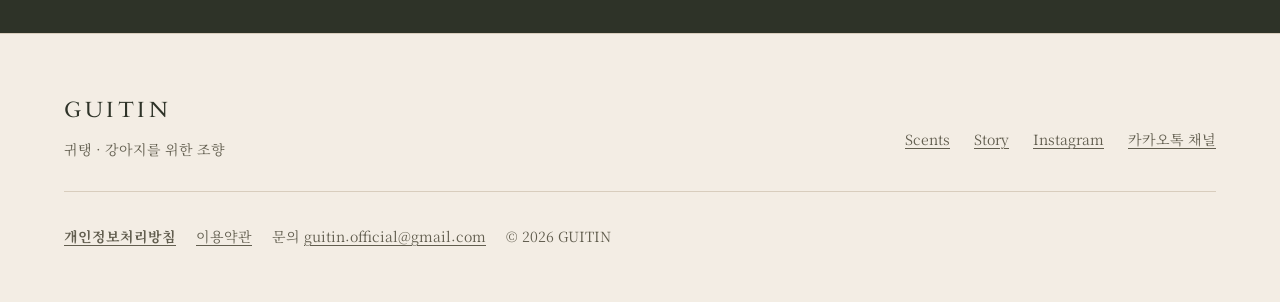
==== commit 4414d19c: "Add files via upload" ====
--- a/index.html
+++ b/index.html
@@ -30,7 +30,7 @@
 <a class="skip" href="#main">본문 바로가기</a>
 <header class="site-header">
   <div class="wrap">
-    <a class="logo" href="/" aria-label="GUITIN 홈">GUÎTIN</a>
+    <a class="logo" href="/" aria-label="GUITIN 홈">GUITIN</a>
     <button class="menu-btn" type="button" aria-expanded="false" aria-controls="site-nav" aria-label="메뉴 열기"><svg viewBox="0 0 24 24" fill="none" stroke="currentColor" stroke-width="1.5" aria-hidden="true"><path d="M4 8h16M4 16h16"/></svg></button>
     <nav class="nav" id="site-nav" aria-label="주 메뉴">
       <a href="/scents">Scents</a>
@@ -46,7 +46,7 @@
     <img src="/assets/img/hero-pc.webp" srcset="/assets/img/hero-pc.webp 1672w, /assets/img/hero-pc-1100.webp 1100w" sizes="100vw" alt="창가 조향 작업대에서 시향지 끝에 코를 대는 귀탱이" fetchpriority="high">
   </picture>
   <div class="hero-copy" data-enter>
-    <div class="hero-brand" aria-hidden="true">GUÎTIN</div>
+    <div class="hero-brand" aria-hidden="true">GUITIN</div>
     <div class="hero-tag">Perfumery for Dogs</div>
     <h1 id="hero-title">조향사가 만드는 강아지 향 케어</h1>
     <p>산책 후, 낮잠, 목욕 후. 강아지의 하루 세 순간에 맞춘 향을 조향사가 직접 설계합니다.</p>
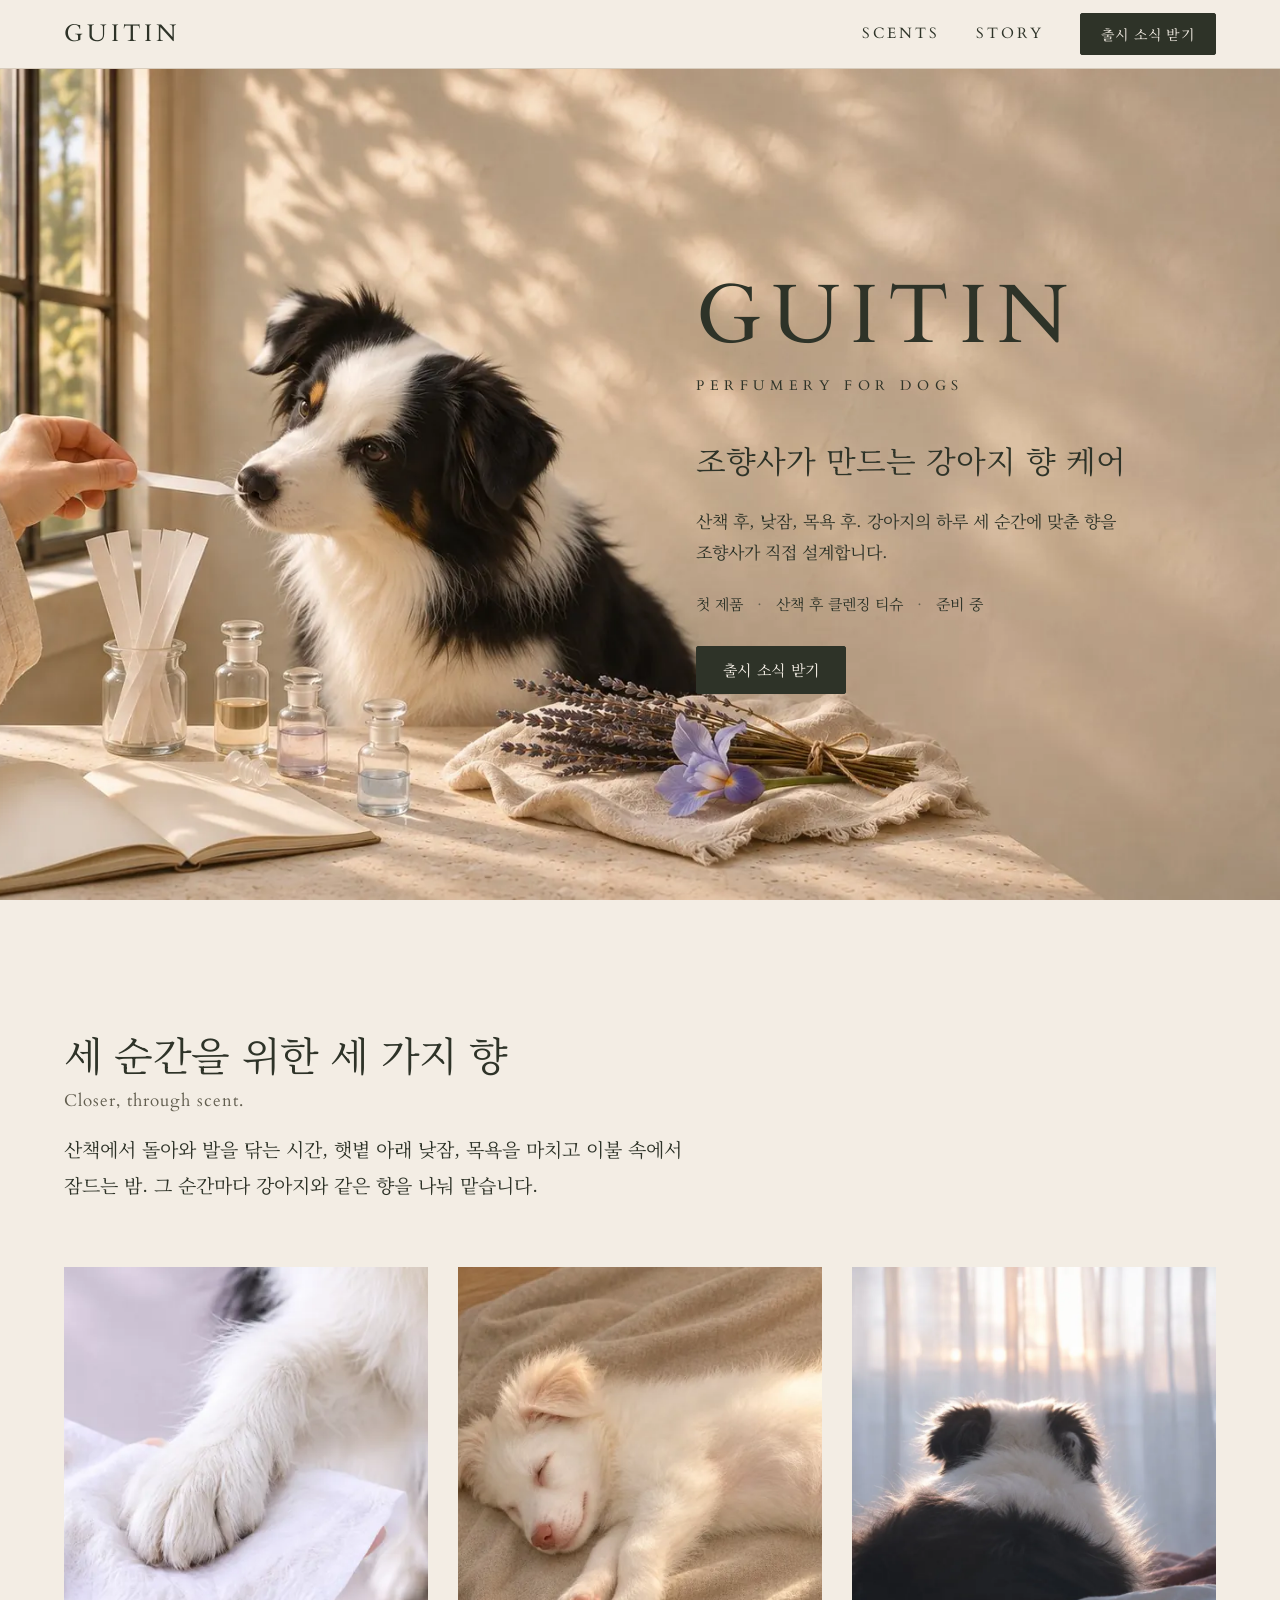
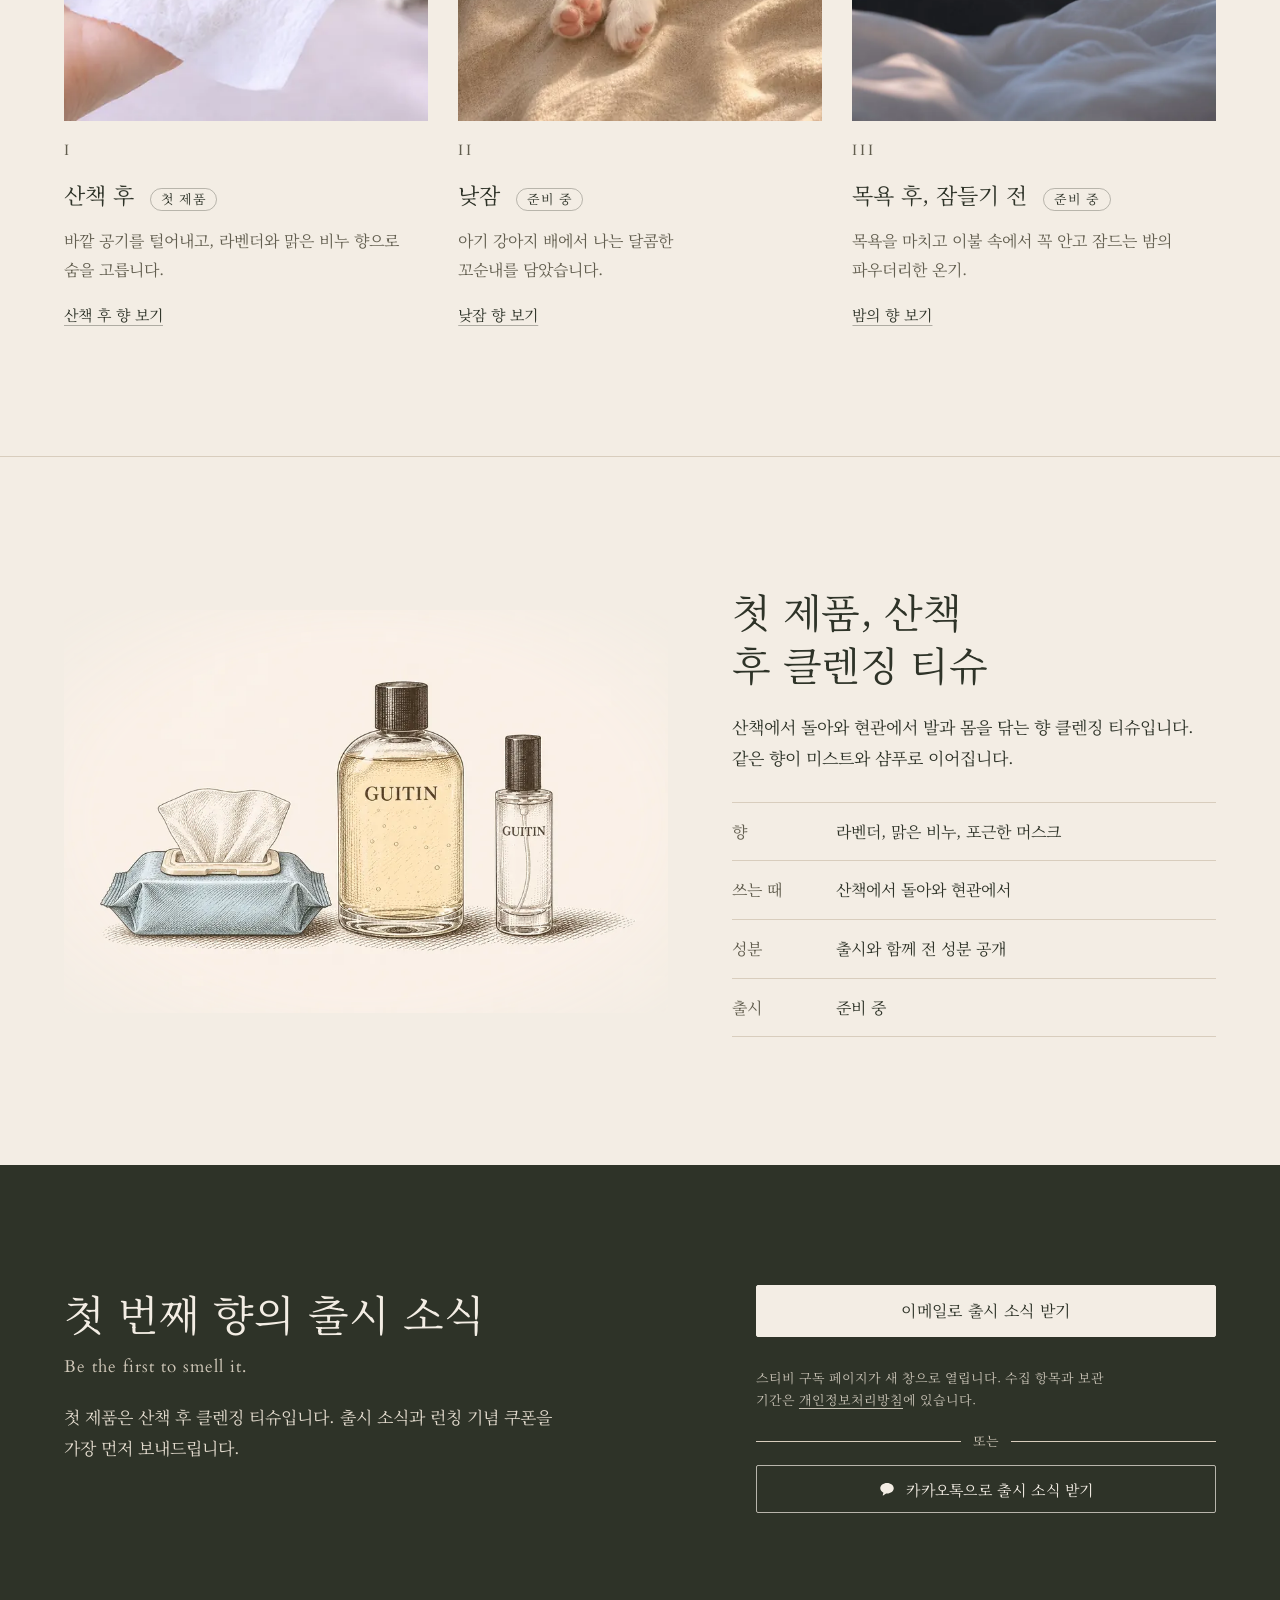
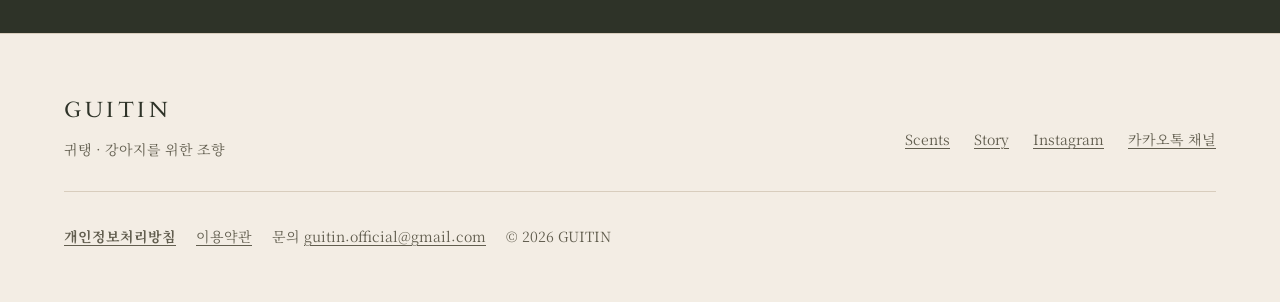
==== commit 60c33cd0: "Add files via upload" ====
--- a/index.html
+++ b/index.html
@@ -23,8 +23,8 @@
 <link rel="preconnect" href="https://fonts.googleapis.com">
 <link rel="preconnect" href="https://fonts.gstatic.com" crossorigin>
 <link rel="stylesheet" href="https://fonts.googleapis.com/css2?family=Cardo:ital,wght@0,400;0,700;1,400&family=Noto+Serif+KR:wght@400;500&display=swap">
-<link rel="stylesheet" href="/assets/css/site.css?v=2">
-<script src="/assets/js/site.js?v=2" defer></script>
+<link rel="stylesheet" href="/assets/css/site.css?v=3">
+<script src="/assets/js/site.js?v=3" defer></script>
 </head>
 <body>
 <a class="skip" href="#main">본문 바로가기</a>
--- a/assets/css/site.css
+++ b/assets/css/site.css
@@ -181,6 +181,7 @@
 .scene--aw .scene-ph { background: var(--aw); }
 .scene--pd .scene-ph { background: var(--pd); }
 .scene--pd .scene-ph img { object-position: 12% 50%; }
+.scene--aw .scene-ph img, .scent--aw .scent-ph img { object-position: 58% 50%; }
 .scene--cd .scene-ph { background: var(--cd); }
 .scene-num { font-family: var(--latin); font-size: 15px; letter-spacing: 0.2em; color: var(--muted); }
 .scene h3 { font-size: 22px; display: flex; align-items: baseline; gap: 12px; }
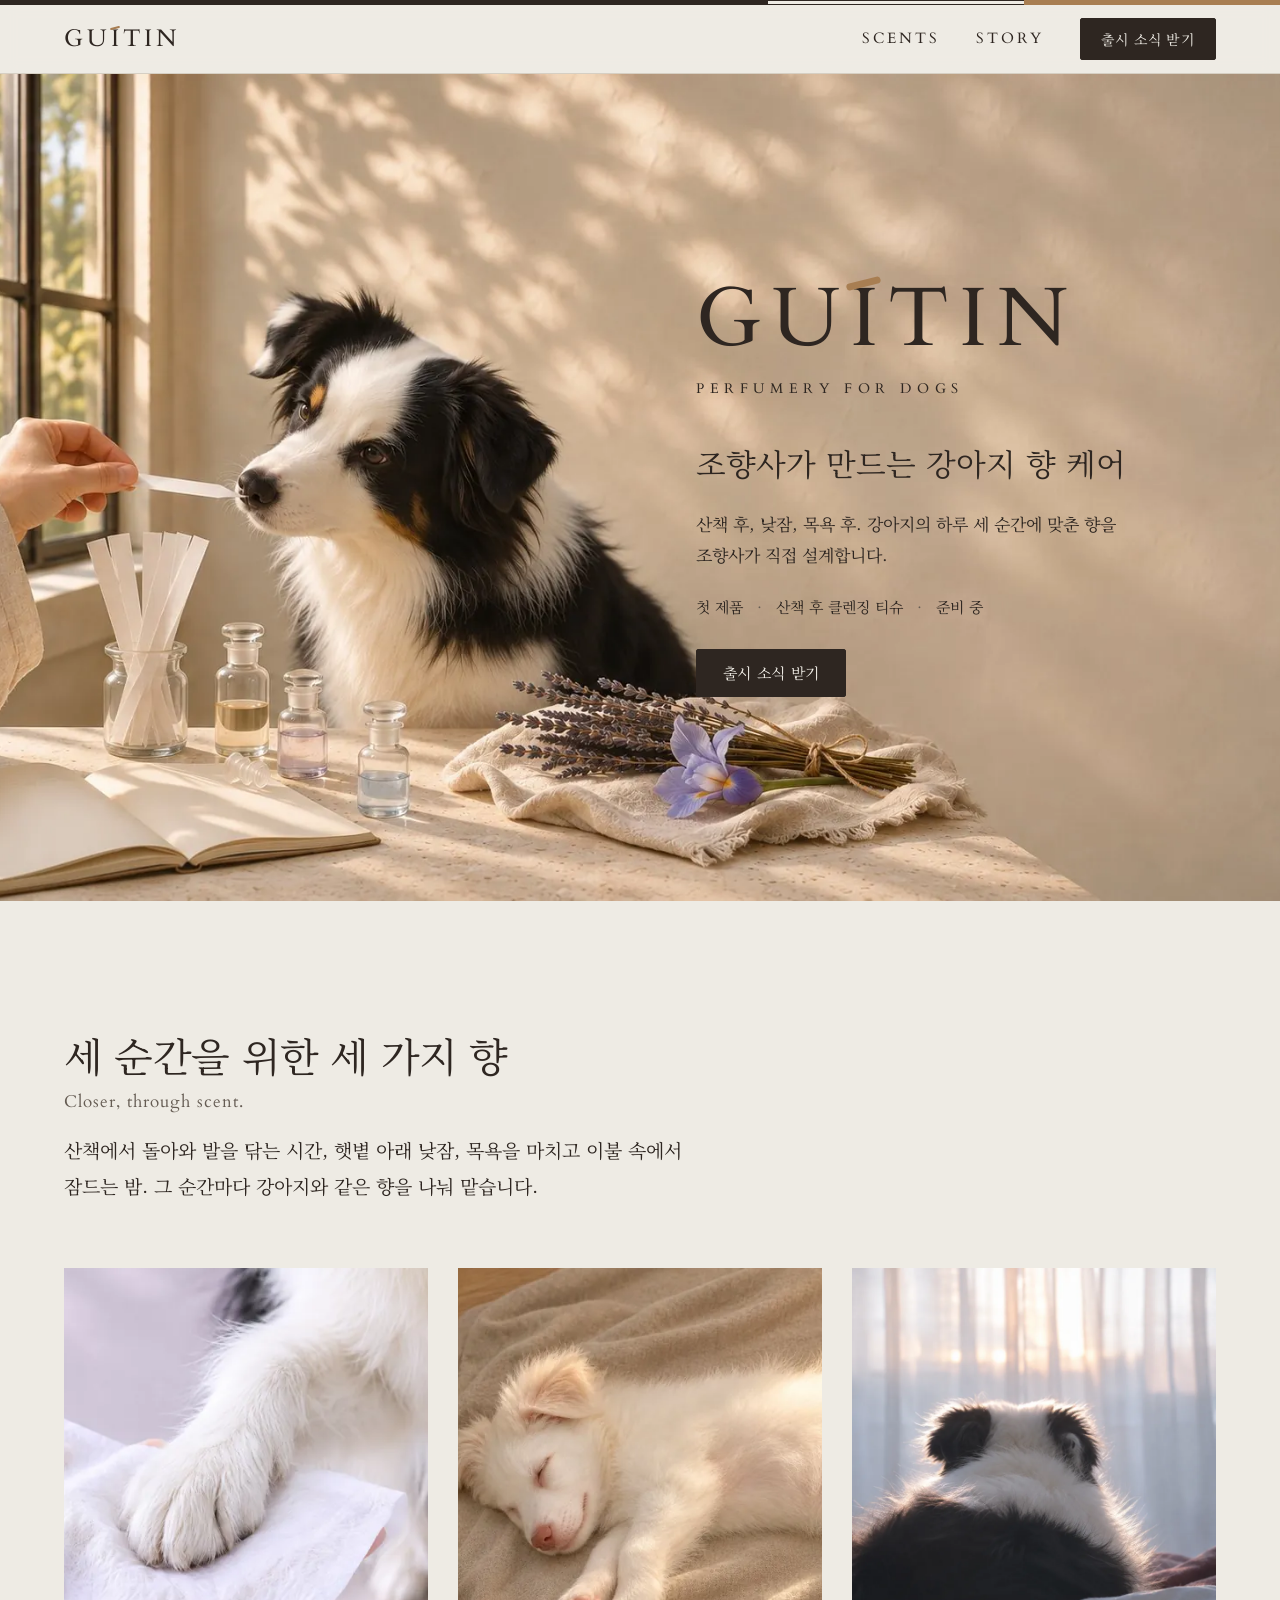
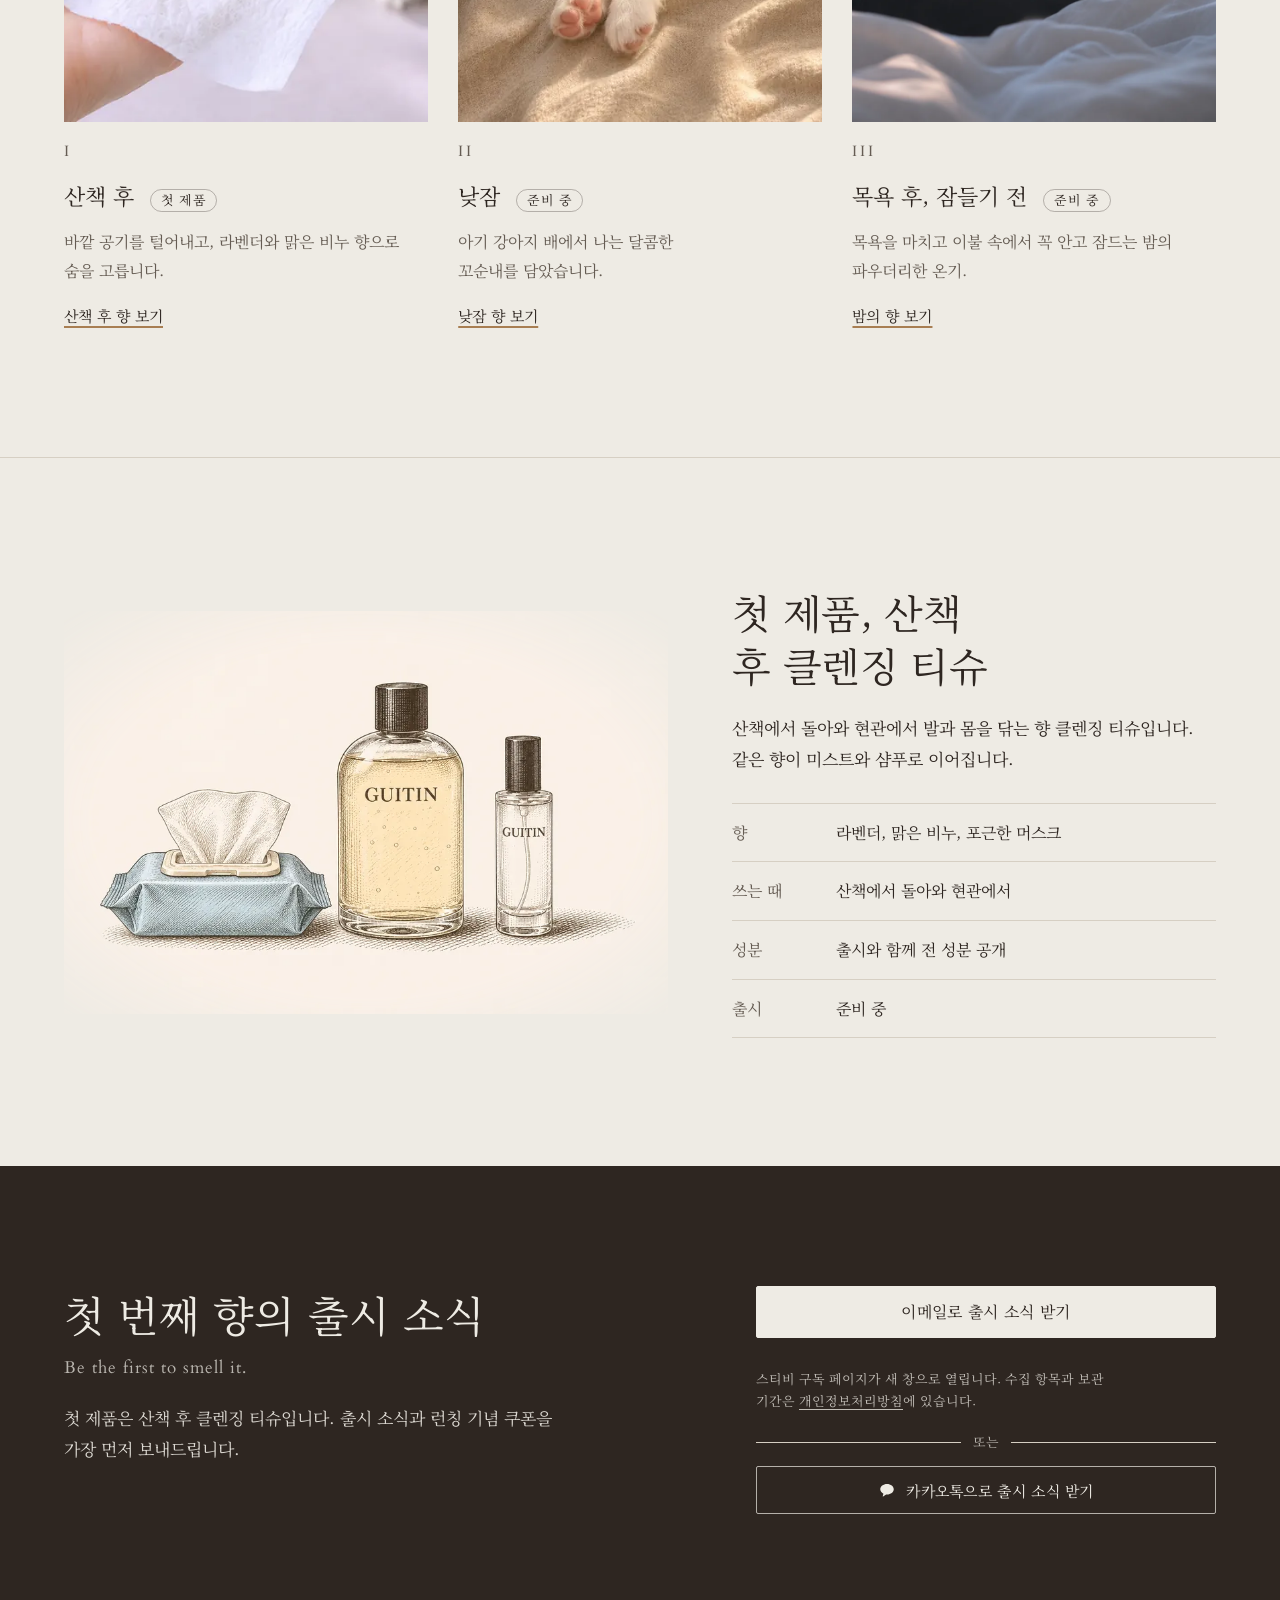
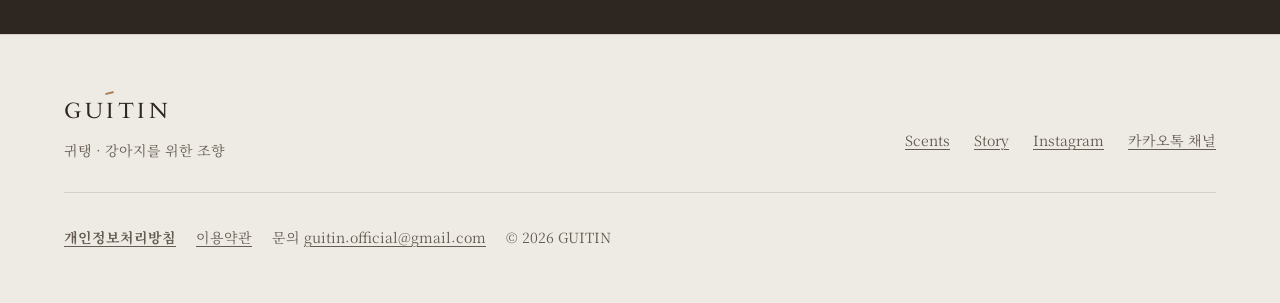
==== commit c3b2afa8: "Add files via upload" ====
--- a/index.html
+++ b/index.html
@@ -12,25 +12,25 @@
 <meta property="og:title" content="GUITIN 귀탱 · 조향사가 만드는 강아지 향 케어">
 <meta property="og:description" content="산책 후, 낮잠, 목욕 후. 강아지의 하루 세 순간에 맞춘 향을 조향사가 설계합니다. 첫 제품은 산책 후 클렌징 티슈, 준비 중입니다.">
 <meta property="og:url" content="https://guitin.co.kr/">
-<meta property="og:image" content="https://guitin.co.kr/assets/img/og.jpg">
+<meta property="og:image" content="https://guitin.co.kr/assets/img/og.jpg?v=6">
 <meta property="og:image:width" content="1200">
 <meta property="og:image:height" content="630">
 <meta name="twitter:card" content="summary_large_image">
-<meta name="theme-color" content="#F3EDE4">
+<meta name="theme-color" content="#EEEBE4">
 <link rel="icon" href="/favicon.ico" sizes="any">
-<link rel="icon" type="image/png" href="/assets/img/icon-32.png" sizes="32x32">
+<link rel="icon" type="image/png" href="/assets/img/icon-32.png?v=6" sizes="32x32">
 <link rel="apple-touch-icon" href="/apple-touch-icon.png">
 <link rel="preconnect" href="https://fonts.googleapis.com">
 <link rel="preconnect" href="https://fonts.gstatic.com" crossorigin>
 <link rel="stylesheet" href="https://fonts.googleapis.com/css2?family=Cardo:ital,wght@0,400;0,700;1,400&family=Noto+Serif+KR:wght@400;500&display=swap">
-<link rel="stylesheet" href="/assets/css/site.css?v=3">
-<script src="/assets/js/site.js?v=3" defer></script>
+<link rel="stylesheet" href="/assets/css/site.css?v=6">
+<script src="/assets/js/site.js?v=6" defer></script>
 </head>
 <body>
 <a class="skip" href="#main">본문 바로가기</a>
 <header class="site-header">
   <div class="wrap">
-    <a class="logo" href="/" aria-label="GUITIN 홈">GUITIN</a>
+    <a class="logo" href="/" aria-label="GUITIN 홈">GU<span class="brow">I</span>TIN</a>
     <button class="menu-btn" type="button" aria-expanded="false" aria-controls="site-nav" aria-label="메뉴 열기"><svg viewBox="0 0 24 24" fill="none" stroke="currentColor" stroke-width="1.5" aria-hidden="true"><path d="M4 8h16M4 16h16"/></svg></button>
     <nav class="nav" id="site-nav" aria-label="주 메뉴">
       <a href="/scents">Scents</a>
@@ -42,11 +42,11 @@
 <main id="main">
 <section class="hero" aria-labelledby="hero-title">
   <picture>
-    <source media="(max-width: 767px)" srcset="/assets/img/hero-mobile.webp">
-    <img src="/assets/img/hero-pc.webp" srcset="/assets/img/hero-pc.webp 1672w, /assets/img/hero-pc-1100.webp 1100w" sizes="100vw" alt="창가 조향 작업대에서 시향지 끝에 코를 대는 귀탱이" fetchpriority="high">
+    <source media="(max-width: 767px)" srcset="/assets/img/hero-mobile.webp?v=6">
+    <img src="/assets/img/hero-pc.webp?v=6" srcset="/assets/img/hero-pc.webp?v=6 1672w, /assets/img/hero-pc-1100.webp?v=6 1100w" sizes="100vw" alt="창가 조향 작업대에서 시향지 끝에 코를 대는 귀탱이" fetchpriority="high">
   </picture>
   <div class="hero-copy" data-enter>
-    <div class="hero-brand" aria-hidden="true">GUITIN</div>
+    <div class="hero-brand" aria-hidden="true">GU<span class="brow">I</span>TIN</div>
     <div class="hero-tag">Perfumery for Dogs</div>
     <h1 id="hero-title">조향사가 만드는 강아지 향 케어</h1>
     <p>산책 후, 낮잠, 목욕 후. 강아지의 하루 세 순간에 맞춘 향을 조향사가 직접 설계합니다.</p>
@@ -63,21 +63,21 @@
     </div>
     <div class="scenes">
       <a class="scene scene--aw" href="/scents#after-walk">
-        <div class="scene-ph"><img src="/assets/img/afterwalk.webp" srcset="/assets/img/afterwalk.webp 1400w, /assets/img/afterwalk-800.webp 800w" sizes="(max-width: 900px) 100vw, 33vw" alt="견주 손바닥의 하얀 천 위에 올려놓은 강아지 앞발" loading="lazy" decoding="async"></div>
+        <div class="scene-ph"><img src="/assets/img/afterwalk.webp?v=6" srcset="/assets/img/afterwalk.webp?v=6 1400w, /assets/img/afterwalk-800.webp?v=6 800w" sizes="(max-width: 900px) 100vw, 33vw" alt="견주 손바닥의 하얀 천 위에 올려놓은 강아지 앞발" loading="lazy" decoding="async"></div>
         <span class="scene-num">I</span>
         <h3>산책 후 <span class="status">첫 제품</span></h3>
         <p>바깥 공기를 털어내고, 라벤더와 맑은 비누 향으로 숨을 고릅니다.</p>
         <span class="go">산책 후 향 보기</span>
       </a>
       <a class="scene scene--pd" href="/scents#nap">
-        <div class="scene-ph"><img src="/assets/img/pawppy.webp" srcset="/assets/img/pawppy.webp 1400w, /assets/img/pawppy-800.webp 800w" sizes="(max-width: 900px) 100vw, 33vw" alt="햇볕 드는 담요 위에서 분홍 발바닥을 내밀고 자는 아기 강아지" loading="lazy" decoding="async"></div>
+        <div class="scene-ph"><img src="/assets/img/pawppy.webp?v=6" srcset="/assets/img/pawppy.webp?v=6 1400w, /assets/img/pawppy-800.webp?v=6 800w" sizes="(max-width: 900px) 100vw, 33vw" alt="햇볕 드는 담요 위에서 분홍 발바닥을 내밀고 자는 아기 강아지" loading="lazy" decoding="async"></div>
         <span class="scene-num">II</span>
         <h3>낮잠 <span class="status">준비 중</span></h3>
         <p>아기 강아지 배에서 나는 달콤한 꼬순내를 담았습니다.</p>
         <span class="go">낮잠 향 보기</span>
       </a>
       <a class="scene scene--cd" href="/scents#night">
-        <div class="scene-ph"><img src="/assets/img/cuddle.webp" srcset="/assets/img/cuddle.webp 1122w, /assets/img/cuddle-800.webp 800w" sizes="(max-width: 900px) 100vw, 33vw" alt="노을빛 커튼 앞, 순면 이불 위에 엎드린 강아지의 뒷모습" loading="lazy" decoding="async"></div>
+        <div class="scene-ph"><img src="/assets/img/cuddle.webp?v=6" srcset="/assets/img/cuddle.webp?v=6 1122w, /assets/img/cuddle-800.webp?v=6 800w" sizes="(max-width: 900px) 100vw, 33vw" alt="노을빛 커튼 앞, 순면 이불 위에 엎드린 강아지의 뒷모습" loading="lazy" decoding="async"></div>
         <span class="scene-num">III</span>
         <h3>목욕 후, 잠들기 전 <span class="status">준비 중</span></h3>
         <p>목욕을 마치고 이불 속에서 꼭 안고 잠드는 밤의 파우더리한 온기.</p>
@@ -89,7 +89,7 @@
 
 <section class="section" aria-labelledby="product-title">
   <div class="wrap product">
-    <div class="product-art"><img src="/assets/img/lineup.webp" srcset="/assets/img/lineup.webp 1536w, /assets/img/lineup-900.webp 900w" sizes="(max-width: 900px) 100vw, 55vw" alt="GUITIN 클렌징 티슈, 샴푸, 미스트 스프레이 동판화 일러스트" loading="lazy" decoding="async"></div>
+    <div class="product-art"><img src="/assets/img/lineup.webp?v=6" srcset="/assets/img/lineup.webp?v=6 1536w, /assets/img/lineup-900.webp?v=6 900w" sizes="(max-width: 900px) 100vw, 55vw" alt="GUITIN 클렌징 티슈, 샴푸, 미스트 스프레이 동판화 일러스트" loading="lazy" decoding="async"></div>
     <div class="product-copy">
       <h2 class="h-l" id="product-title">첫 제품, 산책 후 클렌징 티슈</h2>
       <p>산책에서 돌아와 현관에서 발과 몸을 닦는 향 클렌징 티슈입니다. 같은 향이 미스트와 샴푸로 이어집니다.</p>
@@ -115,7 +115,7 @@
   <p class="signup-note">스티비 구독 페이지가 새 창으로 열립니다. 수집 항목과 보관 기간은 <a href="/privacy">개인정보처리방침</a>에 있습니다.</p>
 </div>
       <div class="alt">
-        <div class="divider" style="color:#CFC7B8">또는</div>
+        <div class="divider" style="color:rgba(238,235,228,.72)">또는</div>
         <a class="btn btn--line" href="https://pf.kakao.com/_eRvNX" target="_blank" rel="noopener"><svg viewBox="0 0 24 24" aria-hidden="true"><path fill="currentColor" d="M12 4C7 4 3 7.1 3 11c0 2.5 1.7 4.7 4.2 5.9l-.9 3.3c-.1.3.3.6.6.4l3.9-2.6c.4 0 .8.1 1.2.1 5 0 9-3.1 9-7S17 4 12 4z"/></svg>카카오톡으로 출시 소식 받기</a>
       </div>
     </div>
@@ -125,7 +125,7 @@
 <footer class="site-footer">
   <div class="wrap">
     <div>
-      <div class="brand">GUITIN</div>
+      <div class="brand">GU<span class="brow">I</span>TIN</div>
       <div class="brand-ko">귀탱 · 강아지를 위한 조향</div>
     </div>
     <ul>
--- a/assets/css/site.css
+++ b/assets/css/site.css
@@ -1,15 +1,28 @@
 /* GUITIN — Perfumery for Dogs
-   One system: cream ground, olive ink, Cardo for the Latin voice, Noto Serif KR for Korean.
+   Tricolor system from Guitang's coat: white ground, black ink, tan as the one signature mark.
+   Tan never carries small text (3.1:1 on white): it is used for surfaces, the brow, the band, focus.
+   Cardo for the Latin voice, Noto Serif KR for Korean.
    Motion: one entrance on load, press and hover feedback, nothing tied to scroll. */
 
 :root {
-  --cream: #F3EDE4;
-  --paper: #F8F3EC;
-  --olive: #2E3328;
-  --olive-soft: #3B4134;
-  --muted: #625E4F;
-  --line: #D8CDBD;
-  --gold: #B08D57;
+  /* tricolor — sampled from Guitang's coat */
+  --black: #2E2621;
+  --white: #EEEBE4;
+  --tan: #A87E52;
+
+  /* roles (older names kept so every rule follows the palette) */
+  --cream: var(--white);
+  --paper: #F4F2EC;
+  --olive: var(--black);
+  --olive-soft: #42382F;
+  --muted: #655C53;
+  --line: #D6CFC3;
+  --band: linear-gradient(90deg, var(--black) 0 60%, var(--white) 60% 80%, var(--tan) 80% 100%);
+  /* on a white ground the white third is drawn as an outlined segment so it reads as a colour, not a gap */
+  --band-outlined:
+    linear-gradient(var(--black), var(--black)) 75% 0 / 20% 1px no-repeat,
+    linear-gradient(var(--black), var(--black)) 75% 100% / 20% 1px no-repeat,
+    var(--band);
 
   /* scent grounds: colour of the scent, never a UI accent */
   --aw: #ECE3EC;   /* I  After Walk — pink-lavender */
@@ -44,8 +57,8 @@
 }
 img { display: block; max-width: 100%; height: auto; }
 a { color: inherit; text-underline-offset: 0.22em; text-decoration-thickness: 1px; }
-::selection { background: var(--olive); color: var(--cream); }
-:focus-visible { outline: 2px solid var(--olive); outline-offset: 3px; border-radius: 1px; }
+::selection { background: var(--tan); color: var(--black); }
+:focus-visible { outline: 2px solid var(--tan); outline-offset: 3px; border-radius: 1px; }
 h1, h2, h3 { margin: 0; font-weight: 400; line-height: 1.3; text-wrap: balance; }
 p { margin: 0; text-wrap: pretty; }
 
@@ -76,26 +89,40 @@
 .btn--solid { background: var(--olive); color: var(--cream); }
 .btn--line { background: transparent; color: var(--olive); }
 .on-dark .btn--solid { background: var(--cream); color: var(--olive); border-color: var(--cream); }
-.on-dark .btn--line { color: var(--cream); border-color: rgba(243, 237, 228, 0.7); }
+.on-dark .btn--line { color: var(--cream); border-color: rgba(238, 235, 228, 0.7); }
 @media (hover: hover) and (pointer: fine) {
   .btn--solid:hover { background: var(--olive-soft); }
-  .btn--line:hover { background: rgba(46, 51, 40, 0.06); }
+  .btn--line:hover { background: rgba(46, 38, 33, 0.06); }
   .on-dark .btn--solid:hover { background: #fff; }
-  .on-dark .btn--line:hover { background: rgba(243, 237, 228, 0.1); border-color: var(--cream); }
+  .on-dark .btn--line:hover { background: rgba(238, 235, 228, 0.1); border-color: var(--cream); }
 }
 .btn svg { width: 18px; height: 18px; flex: none; }
 
-.textlink { text-decoration: underline; text-decoration-color: rgba(46, 51, 40, 0.35); transition: text-decoration-color 150ms ease; }
+.textlink { text-decoration: underline; text-decoration-color: var(--tan); transition: text-decoration-color 150ms ease; }
 @media (hover: hover) and (pointer: fine) { .textlink:hover { text-decoration-color: currentColor; } }
+
+/* ---------- tricolor signatures ---------- */
+/* the brow: one tan stroke over the first I, like the tan mark above Guitang's right eye */
+.brow { position: relative; display: inline-block; }
+.brow::after {
+  content: ""; position: absolute; left: -0.05em; top: 0.02em;
+  width: 0.42em; height: 0.085em; border-radius: 0.05em;
+  background: var(--tan); transform: rotate(-14deg); pointer-events: none;
+}
+.on-dark .brow::after { background: var(--tan); }
+/* the band: black 6 · white 2 · tan 2, the coat in proportion */
+.band { display: block; height: 6px; background: var(--band-outlined); }
+.seal { display: inline-block; flex: none; }
 
 /* ---------- header ---------- */
 .site-header {
   position: sticky; top: 0; z-index: 40;
-  background: rgba(243, 237, 228, 0.94);
+  background: rgba(238, 235, 228, 0.94);
   backdrop-filter: saturate(1.2) blur(8px); -webkit-backdrop-filter: saturate(1.2) blur(8px);
   border-bottom: 1px solid var(--line);
   padding-top: env(safe-area-inset-top);
 }
+.site-header::before { content: ""; display: block; height: 5px; background: var(--band-outlined); }
 .site-header .wrap { display: flex; align-items: center; justify-content: space-between; height: 68px; gap: 24px; }
 .logo { font-family: var(--latin); font-size: 24px; letter-spacing: 0.16em; text-decoration: none; line-height: 1; padding: 12px 0; min-height: 48px; display: inline-flex; align-items: center; }
 .nav { display: flex; align-items: center; gap: 36px; }
@@ -118,9 +145,13 @@
     background: none; border: 0; color: var(--olive); cursor: pointer;
   }
   .menu-btn svg { width: 24px; height: 24px; }
+  /* backdrop-filter makes the header the containing block of fixed children,
+     so the open menu would be clipped to the header and the page would show through. Drop it while open. */
+  .site-header.is-open { background: var(--cream); -webkit-backdrop-filter: none; backdrop-filter: none; }
   .site-header.is-open .nav {
     display: flex; flex-direction: column; align-items: stretch; gap: 0;
-    position: fixed; inset: calc(60px + env(safe-area-inset-top)) 0 0 0; background: var(--cream);
+    position: fixed; inset: calc(66px + env(safe-area-inset-top)) 0 0 0; background: var(--cream);
+    overflow-y: auto; overscroll-behavior: contain;
     padding: 24px var(--gutter) calc(32px + env(safe-area-inset-bottom));
     animation: menu-in 200ms var(--ease-out);
   }
@@ -136,7 +167,7 @@
 .section-head { display: grid; gap: 18px; margin-bottom: clamp(40px, 5vw, 64px); max-width: 40em; }
 
 /* ---------- hero ---------- */
-.hero { position: relative; min-height: min(calc(100svh - 69px), 860px); display: grid; overflow: hidden; background: #E6DCCD; }
+.hero { position: relative; min-height: min(calc(100svh - 73px), 860px); display: grid; overflow: hidden; background: #E6DCCD; }
 .hero picture, .hero > img { position: absolute; inset: 0; }
 .hero picture img, .hero > img { width: 100%; height: 100%; object-fit: cover; object-position: 30% 50%; }
 .hero-copy {
@@ -186,7 +217,7 @@
 .scene-num { font-family: var(--latin); font-size: 15px; letter-spacing: 0.2em; color: var(--muted); }
 .scene h3 { font-size: 22px; display: flex; align-items: baseline; gap: 12px; }
 .scene p { font-size: 16px; line-height: 1.8; color: var(--muted); }
-.scene .go { font-size: 15px; text-decoration: underline; text-decoration-color: rgba(46,51,40,.35); }
+.scene .go { font-size: 15px; text-decoration: underline; text-decoration-color: var(--tan); text-decoration-thickness: 2px; }
 @media (hover: hover) and (pointer: fine) {
   .scene:hover .scene-ph img { transform: scale(1.03); }
   .scene:hover .go { text-decoration-color: currentColor; }
@@ -207,11 +238,12 @@
 @media (max-width: 900px) { .product { grid-template-columns: 1fr; } }
 
 /* ---------- subscribe (close) ---------- */
-.close { background: var(--olive); color: var(--cream); padding: clamp(72px, 10vw, 120px) 0; }
+.close { position: relative; background: var(--black); color: var(--white); padding: clamp(72px, 10vw, 120px) 0; }
+.close .seal { width: 56px; height: 56px; margin-bottom: 24px; }
 .close .grid { display: grid; grid-template-columns: minmax(0, 1fr) minmax(0, 460px); gap: clamp(36px, 6vw, 96px); align-items: start; }
 .close h2 { font-size: clamp(28px, 3.4vw, 42px); line-height: 1.35; }
-.close .en-line { color: #CFC7B8; }
-.close p { color: #E2DACD; margin-top: 18px; max-width: 30em; }
+.close .en-line { color: rgba(238, 235, 228, 0.72); }
+.close p { color: rgba(238, 235, 228, 0.9); margin-top: 18px; max-width: 30em; }
 .close .alt { display: grid; gap: 12px; margin-top: 18px; }
 @media (max-width: 900px) { .close .grid { grid-template-columns: 1fr; } }
 
@@ -250,7 +282,7 @@
 
 /* ---------- modal ---------- */
 .modal { border: 0; padding: 0; background: transparent; max-width: min(480px, calc(100vw - 32px)); width: 100%; color: var(--olive); }
-.modal::backdrop { background: rgba(32, 35, 28, 0.45); }
+.modal::backdrop { background: rgba(46, 38, 33, 0.5); }
 .modal[open] { animation: modal-in 250ms var(--ease-out); }
 .modal[open]::backdrop { animation: fade-in 250ms ease; }
 .modal.is-closing { animation: modal-out 180ms ease-in forwards; }
@@ -285,12 +317,12 @@
 .scent-txt { display: grid; gap: 22px; }
 .scent-txt .num { font-family: var(--latin); font-size: 16px; letter-spacing: 0.2em; color: var(--muted); }
 .scent-txt .story { font-size: 17px; line-height: 2; }
-.scent-txt .line { font-size: clamp(19px, 1.7vw, 22px); padding-top: 22px; border-top: 1px solid rgba(46, 51, 40, 0.18); }
+.scent-txt .line { font-size: clamp(19px, 1.7vw, 22px); padding-top: 22px; border-top: 1px solid rgba(46, 38, 33, 0.18); }
 .notes { display: grid; grid-template-columns: repeat(3, minmax(0, 1fr)); gap: 12px; list-style: none; margin: 0; padding: 0; }
 .notes li { display: grid; gap: 10px; font-size: 15px; }
 .notes img { width: 100%; aspect-ratio: 1; object-fit: cover; background: rgba(255,255,255,.4); }
 .use { font-size: 15px; color: var(--muted); }
-.status { display: inline-block; font-size: 13px; letter-spacing: 0.04em; padding: 2px 10px; border: 1px solid rgba(46,51,40,.3); border-radius: 999px; margin-left: 4px; vertical-align: 3px; }
+.status { display: inline-block; font-size: 13px; letter-spacing: 0.04em; padding: 2px 10px; border: 1px solid rgba(46,38,33,.3); border-radius: 999px; margin-left: 4px; vertical-align: 3px; }
 .promise { padding: clamp(56px, 7vw, 88px) 0; text-align: center; }
 .promise p { font-size: clamp(18px, 1.6vw, 21px); }
 @media (max-width: 900px) {
@@ -330,8 +362,10 @@
 .legal th { font-weight: 500; width: 30%; }
 
 /* ---------- footer ---------- */
-.site-footer { padding: 56px 0 calc(40px + env(safe-area-inset-bottom)); border-top: 1px solid var(--line); font-size: 14px; color: var(--muted); }
+.site-footer { position: relative; padding: 56px 0 calc(40px + env(safe-area-inset-bottom)); border-top: 1px solid var(--line); font-size: 14px; color: var(--muted); }
 .site-footer .wrap { display: grid; grid-template-columns: 1fr auto; gap: 28px 40px; align-items: end; }
+.site-footer .brand-row { display: flex; align-items: center; gap: 14px; }
+.site-footer .seal { width: 36px; height: 36px; }
 .site-footer .brand { font-family: var(--latin); font-size: 22px; letter-spacing: 0.16em; color: var(--olive); }
 .site-footer .brand-ko { margin-top: 6px; }
 .site-footer ul { list-style: none; margin: 0; padding: 0; display: flex; flex-wrap: wrap; gap: 4px 24px; justify-content: flex-end; }
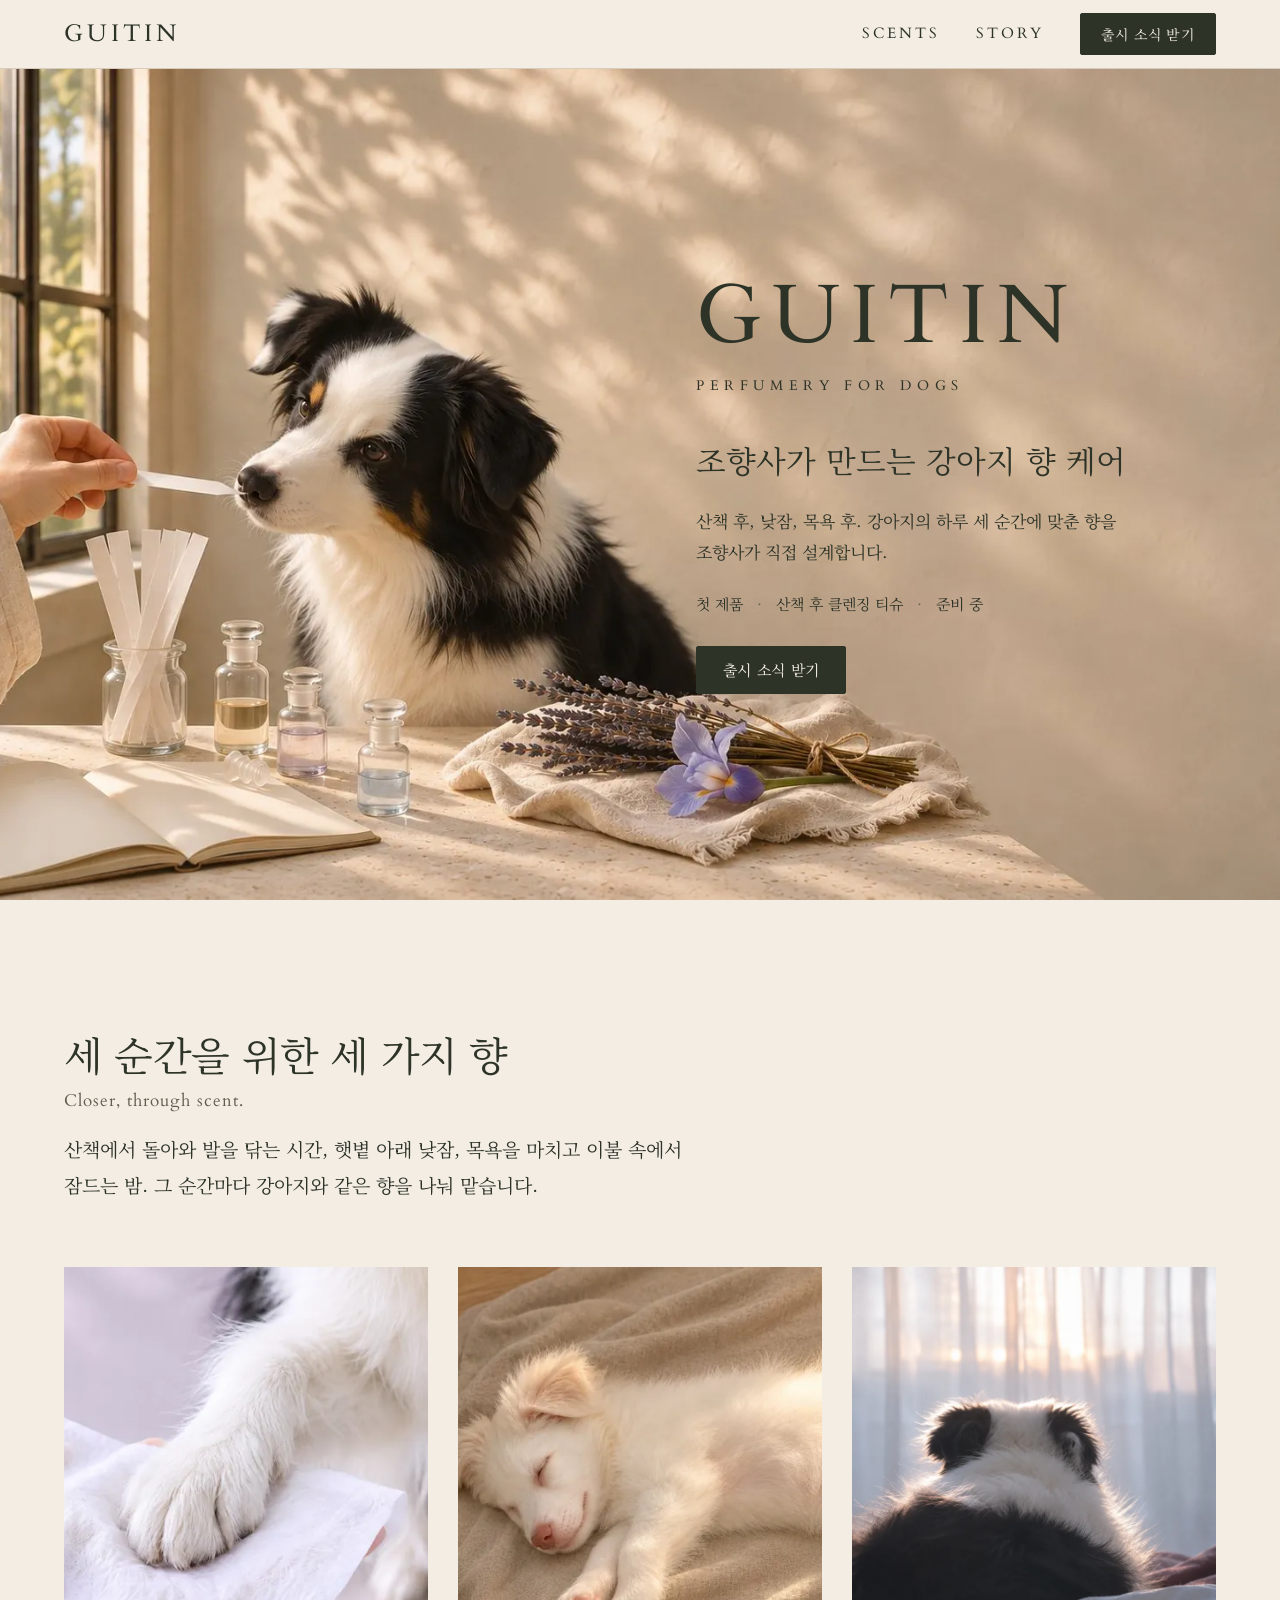
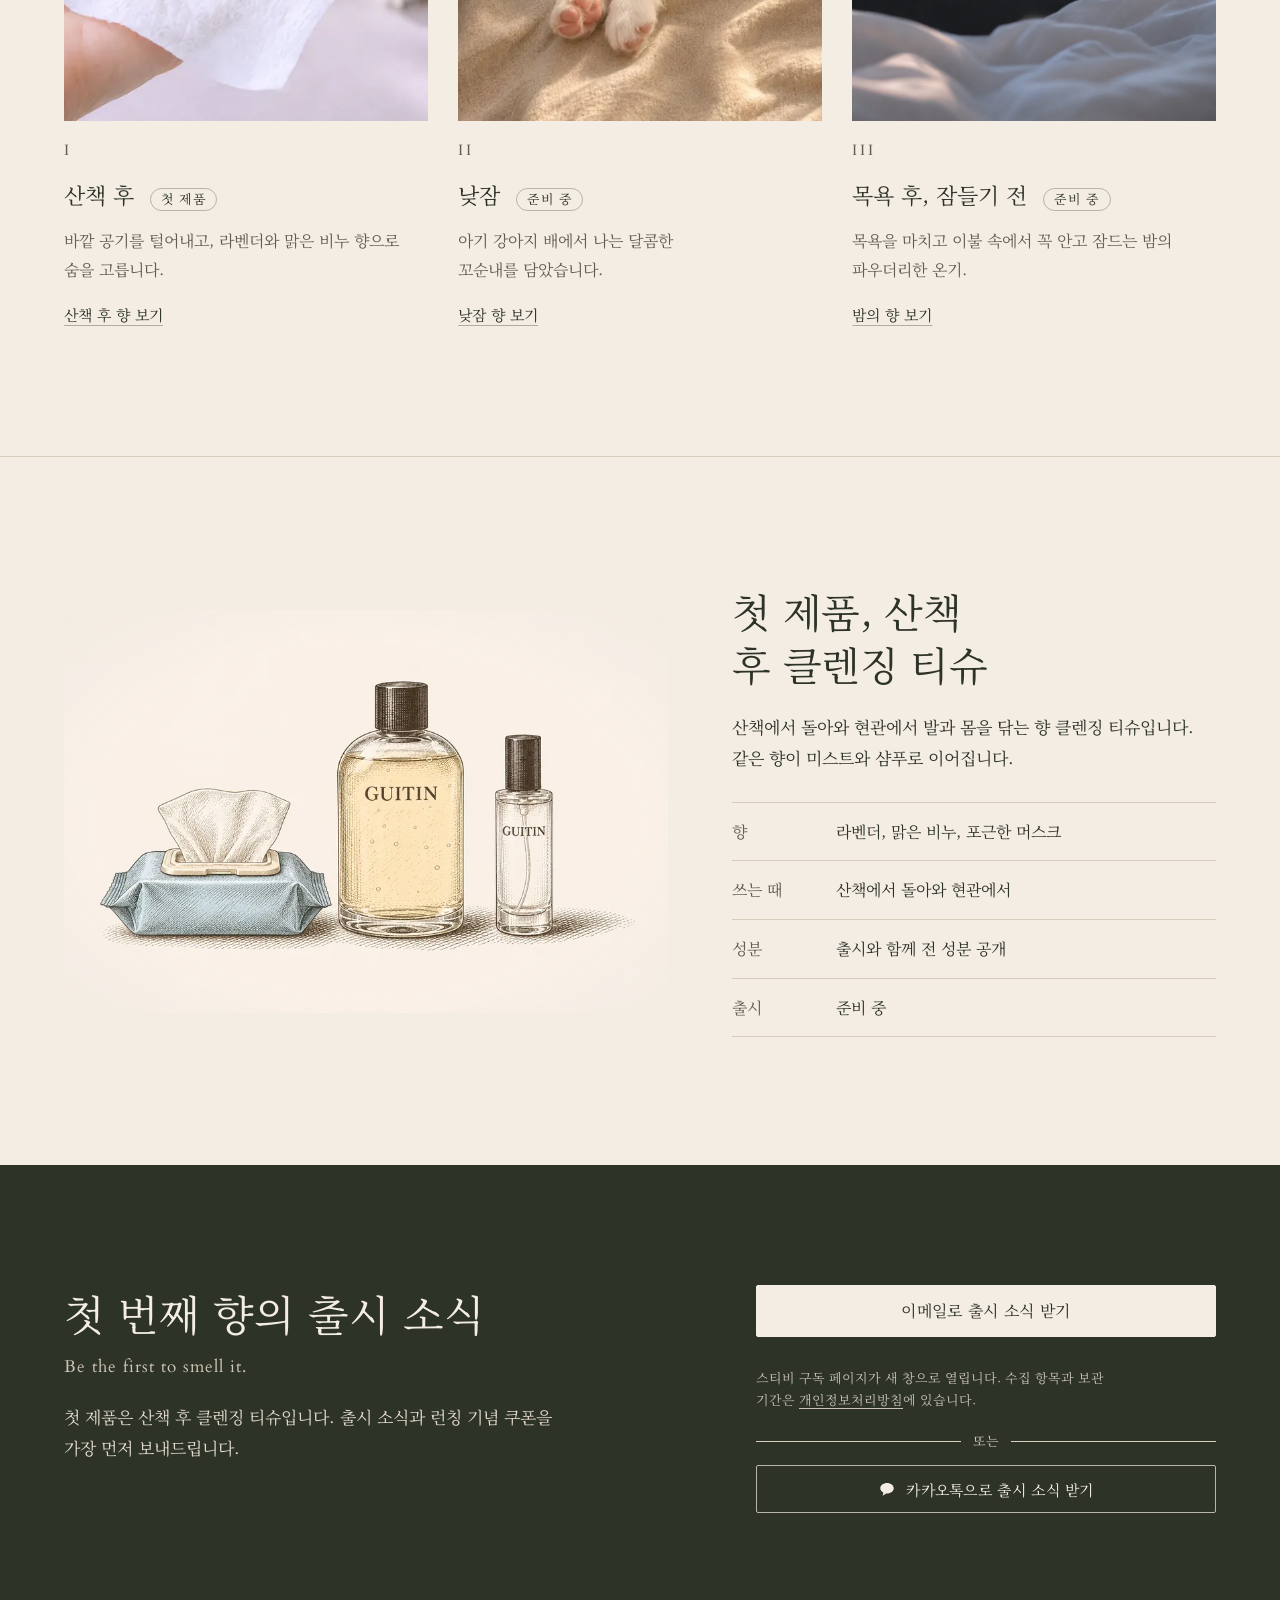
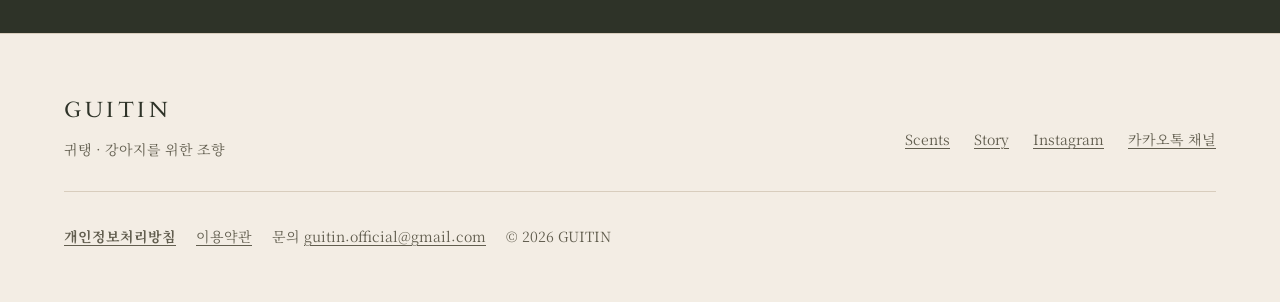
==== commit 769a938d: "Add files via upload" ====
--- a/index.html
+++ b/index.html
@@ -12,25 +12,25 @@
 <meta property="og:title" content="GUITIN 귀탱 · 조향사가 만드는 강아지 향 케어">
 <meta property="og:description" content="산책 후, 낮잠, 목욕 후. 강아지의 하루 세 순간에 맞춘 향을 조향사가 설계합니다. 첫 제품은 산책 후 클렌징 티슈, 준비 중입니다.">
 <meta property="og:url" content="https://guitin.co.kr/">
-<meta property="og:image" content="https://guitin.co.kr/assets/img/og.jpg?v=6">
+<meta property="og:image" content="https://guitin.co.kr/assets/img/og.jpg?v=7">
 <meta property="og:image:width" content="1200">
 <meta property="og:image:height" content="630">
 <meta name="twitter:card" content="summary_large_image">
-<meta name="theme-color" content="#EEEBE4">
+<meta name="theme-color" content="#F3EDE4">
 <link rel="icon" href="/favicon.ico" sizes="any">
-<link rel="icon" type="image/png" href="/assets/img/icon-32.png?v=6" sizes="32x32">
+<link rel="icon" type="image/png" href="/assets/img/icon-32.png?v=7" sizes="32x32">
 <link rel="apple-touch-icon" href="/apple-touch-icon.png">
 <link rel="preconnect" href="https://fonts.googleapis.com">
 <link rel="preconnect" href="https://fonts.gstatic.com" crossorigin>
 <link rel="stylesheet" href="https://fonts.googleapis.com/css2?family=Cardo:ital,wght@0,400;0,700;1,400&family=Noto+Serif+KR:wght@400;500&display=swap">
-<link rel="stylesheet" href="/assets/css/site.css?v=6">
-<script src="/assets/js/site.js?v=6" defer></script>
+<link rel="stylesheet" href="/assets/css/site.css?v=7">
+<script src="/assets/js/site.js?v=7" defer></script>
 </head>
 <body>
 <a class="skip" href="#main">본문 바로가기</a>
 <header class="site-header">
   <div class="wrap">
-    <a class="logo" href="/" aria-label="GUITIN 홈">GU<span class="brow">I</span>TIN</a>
+    <a class="logo" href="/" aria-label="GUITIN 홈">GUITIN</a>
     <button class="menu-btn" type="button" aria-expanded="false" aria-controls="site-nav" aria-label="메뉴 열기"><svg viewBox="0 0 24 24" fill="none" stroke="currentColor" stroke-width="1.5" aria-hidden="true"><path d="M4 8h16M4 16h16"/></svg></button>
     <nav class="nav" id="site-nav" aria-label="주 메뉴">
       <a href="/scents">Scents</a>
@@ -42,11 +42,11 @@
 <main id="main">
 <section class="hero" aria-labelledby="hero-title">
   <picture>
-    <source media="(max-width: 767px)" srcset="/assets/img/hero-mobile.webp?v=6">
-    <img src="/assets/img/hero-pc.webp?v=6" srcset="/assets/img/hero-pc.webp?v=6 1672w, /assets/img/hero-pc-1100.webp?v=6 1100w" sizes="100vw" alt="창가 조향 작업대에서 시향지 끝에 코를 대는 귀탱이" fetchpriority="high">
+    <source media="(max-width: 767px)" srcset="/assets/img/hero-mobile.webp?v=7">
+    <img src="/assets/img/hero-pc.webp?v=7" srcset="/assets/img/hero-pc.webp?v=7 1672w, /assets/img/hero-pc-1100.webp?v=7 1100w" sizes="100vw" alt="창가 조향 작업대에서 시향지 끝에 코를 대는 귀탱이" fetchpriority="high">
   </picture>
   <div class="hero-copy" data-enter>
-    <div class="hero-brand" aria-hidden="true">GU<span class="brow">I</span>TIN</div>
+    <div class="hero-brand" aria-hidden="true">GUITIN</div>
     <div class="hero-tag">Perfumery for Dogs</div>
     <h1 id="hero-title">조향사가 만드는 강아지 향 케어</h1>
     <p>산책 후, 낮잠, 목욕 후. 강아지의 하루 세 순간에 맞춘 향을 조향사가 직접 설계합니다.</p>
@@ -63,21 +63,21 @@
     </div>
     <div class="scenes">
       <a class="scene scene--aw" href="/scents#after-walk">
-        <div class="scene-ph"><img src="/assets/img/afterwalk.webp?v=6" srcset="/assets/img/afterwalk.webp?v=6 1400w, /assets/img/afterwalk-800.webp?v=6 800w" sizes="(max-width: 900px) 100vw, 33vw" alt="견주 손바닥의 하얀 천 위에 올려놓은 강아지 앞발" loading="lazy" decoding="async"></div>
+        <div class="scene-ph"><img src="/assets/img/afterwalk.webp?v=7" srcset="/assets/img/afterwalk.webp?v=7 1400w, /assets/img/afterwalk-800.webp?v=7 800w" sizes="(max-width: 900px) 100vw, 33vw" alt="견주 손바닥의 하얀 천 위에 올려놓은 강아지 앞발" loading="lazy" decoding="async"></div>
         <span class="scene-num">I</span>
         <h3>산책 후 <span class="status">첫 제품</span></h3>
         <p>바깥 공기를 털어내고, 라벤더와 맑은 비누 향으로 숨을 고릅니다.</p>
         <span class="go">산책 후 향 보기</span>
       </a>
       <a class="scene scene--pd" href="/scents#nap">
-        <div class="scene-ph"><img src="/assets/img/pawppy.webp?v=6" srcset="/assets/img/pawppy.webp?v=6 1400w, /assets/img/pawppy-800.webp?v=6 800w" sizes="(max-width: 900px) 100vw, 33vw" alt="햇볕 드는 담요 위에서 분홍 발바닥을 내밀고 자는 아기 강아지" loading="lazy" decoding="async"></div>
+        <div class="scene-ph"><img src="/assets/img/pawppy.webp?v=7" srcset="/assets/img/pawppy.webp?v=7 1400w, /assets/img/pawppy-800.webp?v=7 800w" sizes="(max-width: 900px) 100vw, 33vw" alt="햇볕 드는 담요 위에서 분홍 발바닥을 내밀고 자는 아기 강아지" loading="lazy" decoding="async"></div>
         <span class="scene-num">II</span>
         <h3>낮잠 <span class="status">준비 중</span></h3>
         <p>아기 강아지 배에서 나는 달콤한 꼬순내를 담았습니다.</p>
         <span class="go">낮잠 향 보기</span>
       </a>
       <a class="scene scene--cd" href="/scents#night">
-        <div class="scene-ph"><img src="/assets/img/cuddle.webp?v=6" srcset="/assets/img/cuddle.webp?v=6 1122w, /assets/img/cuddle-800.webp?v=6 800w" sizes="(max-width: 900px) 100vw, 33vw" alt="노을빛 커튼 앞, 순면 이불 위에 엎드린 강아지의 뒷모습" loading="lazy" decoding="async"></div>
+        <div class="scene-ph"><img src="/assets/img/cuddle.webp?v=7" srcset="/assets/img/cuddle.webp?v=7 1122w, /assets/img/cuddle-800.webp?v=7 800w" sizes="(max-width: 900px) 100vw, 33vw" alt="노을빛 커튼 앞, 순면 이불 위에 엎드린 강아지의 뒷모습" loading="lazy" decoding="async"></div>
         <span class="scene-num">III</span>
         <h3>목욕 후, 잠들기 전 <span class="status">준비 중</span></h3>
         <p>목욕을 마치고 이불 속에서 꼭 안고 잠드는 밤의 파우더리한 온기.</p>
@@ -89,7 +89,7 @@
 
 <section class="section" aria-labelledby="product-title">
   <div class="wrap product">
-    <div class="product-art"><img src="/assets/img/lineup.webp?v=6" srcset="/assets/img/lineup.webp?v=6 1536w, /assets/img/lineup-900.webp?v=6 900w" sizes="(max-width: 900px) 100vw, 55vw" alt="GUITIN 클렌징 티슈, 샴푸, 미스트 스프레이 동판화 일러스트" loading="lazy" decoding="async"></div>
+    <div class="product-art"><img src="/assets/img/lineup.webp?v=7" srcset="/assets/img/lineup.webp?v=7 1536w, /assets/img/lineup-900.webp?v=7 900w" sizes="(max-width: 900px) 100vw, 55vw" alt="GUITIN 클렌징 티슈, 샴푸, 미스트 스프레이 동판화 일러스트" loading="lazy" decoding="async"></div>
     <div class="product-copy">
       <h2 class="h-l" id="product-title">첫 제품, 산책 후 클렌징 티슈</h2>
       <p>산책에서 돌아와 현관에서 발과 몸을 닦는 향 클렌징 티슈입니다. 같은 향이 미스트와 샴푸로 이어집니다.</p>
@@ -115,7 +115,7 @@
   <p class="signup-note">스티비 구독 페이지가 새 창으로 열립니다. 수집 항목과 보관 기간은 <a href="/privacy">개인정보처리방침</a>에 있습니다.</p>
 </div>
       <div class="alt">
-        <div class="divider" style="color:rgba(238,235,228,.72)">또는</div>
+        <div class="divider" style="color:#CFC7B8">또는</div>
         <a class="btn btn--line" href="https://pf.kakao.com/_eRvNX" target="_blank" rel="noopener"><svg viewBox="0 0 24 24" aria-hidden="true"><path fill="currentColor" d="M12 4C7 4 3 7.1 3 11c0 2.5 1.7 4.7 4.2 5.9l-.9 3.3c-.1.3.3.6.6.4l3.9-2.6c.4 0 .8.1 1.2.1 5 0 9-3.1 9-7S17 4 12 4z"/></svg>카카오톡으로 출시 소식 받기</a>
       </div>
     </div>
@@ -125,7 +125,7 @@
 <footer class="site-footer">
   <div class="wrap">
     <div>
-      <div class="brand">GU<span class="brow">I</span>TIN</div>
+      <div class="brand">GUITIN</div>
       <div class="brand-ko">귀탱 · 강아지를 위한 조향</div>
     </div>
     <ul>
--- a/assets/css/site.css
+++ b/assets/css/site.css
@@ -1,28 +1,15 @@
 /* GUITIN — Perfumery for Dogs
-   Tricolor system from Guitang's coat: white ground, black ink, tan as the one signature mark.
-   Tan never carries small text (3.1:1 on white): it is used for surfaces, the brow, the band, focus.
-   Cardo for the Latin voice, Noto Serif KR for Korean.
+   One system: cream ground, olive ink, Cardo for the Latin voice, Noto Serif KR for Korean.
    Motion: one entrance on load, press and hover feedback, nothing tied to scroll. */
 
 :root {
-  /* tricolor — sampled from Guitang's coat */
-  --black: #2E2621;
-  --white: #EEEBE4;
-  --tan: #A87E52;
-
-  /* roles (older names kept so every rule follows the palette) */
-  --cream: var(--white);
-  --paper: #F4F2EC;
-  --olive: var(--black);
-  --olive-soft: #42382F;
-  --muted: #655C53;
-  --line: #D6CFC3;
-  --band: linear-gradient(90deg, var(--black) 0 60%, var(--white) 60% 80%, var(--tan) 80% 100%);
-  /* on a white ground the white third is drawn as an outlined segment so it reads as a colour, not a gap */
-  --band-outlined:
-    linear-gradient(var(--black), var(--black)) 75% 0 / 20% 1px no-repeat,
-    linear-gradient(var(--black), var(--black)) 75% 100% / 20% 1px no-repeat,
-    var(--band);
+  --cream: #F3EDE4;
+  --paper: #F8F3EC;
+  --olive: #2E3328;
+  --olive-soft: #3B4134;
+  --muted: #625E4F;
+  --line: #D8CDBD;
+  --gold: #B08D57;
 
   /* scent grounds: colour of the scent, never a UI accent */
   --aw: #ECE3EC;   /* I  After Walk — pink-lavender */
@@ -57,8 +44,8 @@
 }
 img { display: block; max-width: 100%; height: auto; }
 a { color: inherit; text-underline-offset: 0.22em; text-decoration-thickness: 1px; }
-::selection { background: var(--tan); color: var(--black); }
-:focus-visible { outline: 2px solid var(--tan); outline-offset: 3px; border-radius: 1px; }
+::selection { background: var(--olive); color: var(--cream); }
+:focus-visible { outline: 2px solid var(--olive); outline-offset: 3px; border-radius: 1px; }
 h1, h2, h3 { margin: 0; font-weight: 400; line-height: 1.3; text-wrap: balance; }
 p { margin: 0; text-wrap: pretty; }
 
@@ -89,40 +76,26 @@
 .btn--solid { background: var(--olive); color: var(--cream); }
 .btn--line { background: transparent; color: var(--olive); }
 .on-dark .btn--solid { background: var(--cream); color: var(--olive); border-color: var(--cream); }
-.on-dark .btn--line { color: var(--cream); border-color: rgba(238, 235, 228, 0.7); }
+.on-dark .btn--line { color: var(--cream); border-color: rgba(243, 237, 228, 0.7); }
 @media (hover: hover) and (pointer: fine) {
   .btn--solid:hover { background: var(--olive-soft); }
-  .btn--line:hover { background: rgba(46, 38, 33, 0.06); }
+  .btn--line:hover { background: rgba(46, 51, 40, 0.06); }
   .on-dark .btn--solid:hover { background: #fff; }
-  .on-dark .btn--line:hover { background: rgba(238, 235, 228, 0.1); border-color: var(--cream); }
+  .on-dark .btn--line:hover { background: rgba(243, 237, 228, 0.1); border-color: var(--cream); }
 }
 .btn svg { width: 18px; height: 18px; flex: none; }
 
-.textlink { text-decoration: underline; text-decoration-color: var(--tan); transition: text-decoration-color 150ms ease; }
+.textlink { text-decoration: underline; text-decoration-color: rgba(46, 51, 40, 0.35); transition: text-decoration-color 150ms ease; }
 @media (hover: hover) and (pointer: fine) { .textlink:hover { text-decoration-color: currentColor; } }
-
-/* ---------- tricolor signatures ---------- */
-/* the brow: one tan stroke over the first I, like the tan mark above Guitang's right eye */
-.brow { position: relative; display: inline-block; }
-.brow::after {
-  content: ""; position: absolute; left: -0.05em; top: 0.02em;
-  width: 0.42em; height: 0.085em; border-radius: 0.05em;
-  background: var(--tan); transform: rotate(-14deg); pointer-events: none;
-}
-.on-dark .brow::after { background: var(--tan); }
-/* the band: black 6 · white 2 · tan 2, the coat in proportion */
-.band { display: block; height: 6px; background: var(--band-outlined); }
-.seal { display: inline-block; flex: none; }
 
 /* ---------- header ---------- */
 .site-header {
   position: sticky; top: 0; z-index: 40;
-  background: rgba(238, 235, 228, 0.94);
+  background: rgba(243, 237, 228, 0.94);
   backdrop-filter: saturate(1.2) blur(8px); -webkit-backdrop-filter: saturate(1.2) blur(8px);
   border-bottom: 1px solid var(--line);
   padding-top: env(safe-area-inset-top);
 }
-.site-header::before { content: ""; display: block; height: 5px; background: var(--band-outlined); }
 .site-header .wrap { display: flex; align-items: center; justify-content: space-between; height: 68px; gap: 24px; }
 .logo { font-family: var(--latin); font-size: 24px; letter-spacing: 0.16em; text-decoration: none; line-height: 1; padding: 12px 0; min-height: 48px; display: inline-flex; align-items: center; }
 .nav { display: flex; align-items: center; gap: 36px; }
@@ -146,11 +119,11 @@
   }
   .menu-btn svg { width: 24px; height: 24px; }
   /* backdrop-filter makes the header the containing block of fixed children,
-     so the open menu would be clipped to the header and the page would show through. Drop it while open. */
+     so the open menu was clipped to the header and the page showed through. Drop it while open. */
   .site-header.is-open { background: var(--cream); -webkit-backdrop-filter: none; backdrop-filter: none; }
   .site-header.is-open .nav {
     display: flex; flex-direction: column; align-items: stretch; gap: 0;
-    position: fixed; inset: calc(66px + env(safe-area-inset-top)) 0 0 0; background: var(--cream);
+    position: fixed; inset: calc(61px + env(safe-area-inset-top)) 0 0 0; background: var(--cream);
     overflow-y: auto; overscroll-behavior: contain;
     padding: 24px var(--gutter) calc(32px + env(safe-area-inset-bottom));
     animation: menu-in 200ms var(--ease-out);
@@ -167,7 +140,7 @@
 .section-head { display: grid; gap: 18px; margin-bottom: clamp(40px, 5vw, 64px); max-width: 40em; }
 
 /* ---------- hero ---------- */
-.hero { position: relative; min-height: min(calc(100svh - 73px), 860px); display: grid; overflow: hidden; background: #E6DCCD; }
+.hero { position: relative; min-height: min(calc(100svh - 69px), 860px); display: grid; overflow: hidden; background: #E6DCCD; }
 .hero picture, .hero > img { position: absolute; inset: 0; }
 .hero picture img, .hero > img { width: 100%; height: 100%; object-fit: cover; object-position: 30% 50%; }
 .hero-copy {
@@ -217,7 +190,7 @@
 .scene-num { font-family: var(--latin); font-size: 15px; letter-spacing: 0.2em; color: var(--muted); }
 .scene h3 { font-size: 22px; display: flex; align-items: baseline; gap: 12px; }
 .scene p { font-size: 16px; line-height: 1.8; color: var(--muted); }
-.scene .go { font-size: 15px; text-decoration: underline; text-decoration-color: var(--tan); text-decoration-thickness: 2px; }
+.scene .go { font-size: 15px; text-decoration: underline; text-decoration-color: rgba(46,51,40,.35); }
 @media (hover: hover) and (pointer: fine) {
   .scene:hover .scene-ph img { transform: scale(1.03); }
   .scene:hover .go { text-decoration-color: currentColor; }
@@ -238,12 +211,11 @@
 @media (max-width: 900px) { .product { grid-template-columns: 1fr; } }
 
 /* ---------- subscribe (close) ---------- */
-.close { position: relative; background: var(--black); color: var(--white); padding: clamp(72px, 10vw, 120px) 0; }
-.close .seal { width: 56px; height: 56px; margin-bottom: 24px; }
+.close { background: var(--olive); color: var(--cream); padding: clamp(72px, 10vw, 120px) 0; }
 .close .grid { display: grid; grid-template-columns: minmax(0, 1fr) minmax(0, 460px); gap: clamp(36px, 6vw, 96px); align-items: start; }
 .close h2 { font-size: clamp(28px, 3.4vw, 42px); line-height: 1.35; }
-.close .en-line { color: rgba(238, 235, 228, 0.72); }
-.close p { color: rgba(238, 235, 228, 0.9); margin-top: 18px; max-width: 30em; }
+.close .en-line { color: #CFC7B8; }
+.close p { color: #E2DACD; margin-top: 18px; max-width: 30em; }
 .close .alt { display: grid; gap: 12px; margin-top: 18px; }
 @media (max-width: 900px) { .close .grid { grid-template-columns: 1fr; } }
 
@@ -282,7 +254,7 @@
 
 /* ---------- modal ---------- */
 .modal { border: 0; padding: 0; background: transparent; max-width: min(480px, calc(100vw - 32px)); width: 100%; color: var(--olive); }
-.modal::backdrop { background: rgba(46, 38, 33, 0.5); }
+.modal::backdrop { background: rgba(32, 35, 28, 0.45); }
 .modal[open] { animation: modal-in 250ms var(--ease-out); }
 .modal[open]::backdrop { animation: fade-in 250ms ease; }
 .modal.is-closing { animation: modal-out 180ms ease-in forwards; }
@@ -317,12 +289,12 @@
 .scent-txt { display: grid; gap: 22px; }
 .scent-txt .num { font-family: var(--latin); font-size: 16px; letter-spacing: 0.2em; color: var(--muted); }
 .scent-txt .story { font-size: 17px; line-height: 2; }
-.scent-txt .line { font-size: clamp(19px, 1.7vw, 22px); padding-top: 22px; border-top: 1px solid rgba(46, 38, 33, 0.18); }
+.scent-txt .line { font-size: clamp(19px, 1.7vw, 22px); padding-top: 22px; border-top: 1px solid rgba(46, 51, 40, 0.18); }
 .notes { display: grid; grid-template-columns: repeat(3, minmax(0, 1fr)); gap: 12px; list-style: none; margin: 0; padding: 0; }
 .notes li { display: grid; gap: 10px; font-size: 15px; }
 .notes img { width: 100%; aspect-ratio: 1; object-fit: cover; background: rgba(255,255,255,.4); }
 .use { font-size: 15px; color: var(--muted); }
-.status { display: inline-block; font-size: 13px; letter-spacing: 0.04em; padding: 2px 10px; border: 1px solid rgba(46,38,33,.3); border-radius: 999px; margin-left: 4px; vertical-align: 3px; }
+.status { display: inline-block; font-size: 13px; letter-spacing: 0.04em; padding: 2px 10px; border: 1px solid rgba(46,51,40,.3); border-radius: 999px; margin-left: 4px; vertical-align: 3px; }
 .promise { padding: clamp(56px, 7vw, 88px) 0; text-align: center; }
 .promise p { font-size: clamp(18px, 1.6vw, 21px); }
 @media (max-width: 900px) {
@@ -362,10 +334,8 @@
 .legal th { font-weight: 500; width: 30%; }
 
 /* ---------- footer ---------- */
-.site-footer { position: relative; padding: 56px 0 calc(40px + env(safe-area-inset-bottom)); border-top: 1px solid var(--line); font-size: 14px; color: var(--muted); }
+.site-footer { padding: 56px 0 calc(40px + env(safe-area-inset-bottom)); border-top: 1px solid var(--line); font-size: 14px; color: var(--muted); }
 .site-footer .wrap { display: grid; grid-template-columns: 1fr auto; gap: 28px 40px; align-items: end; }
-.site-footer .brand-row { display: flex; align-items: center; gap: 14px; }
-.site-footer .seal { width: 36px; height: 36px; }
 .site-footer .brand { font-family: var(--latin); font-size: 22px; letter-spacing: 0.16em; color: var(--olive); }
 .site-footer .brand-ko { margin-top: 6px; }
 .site-footer ul { list-style: none; margin: 0; padding: 0; display: flex; flex-wrap: wrap; gap: 4px 24px; justify-content: flex-end; }
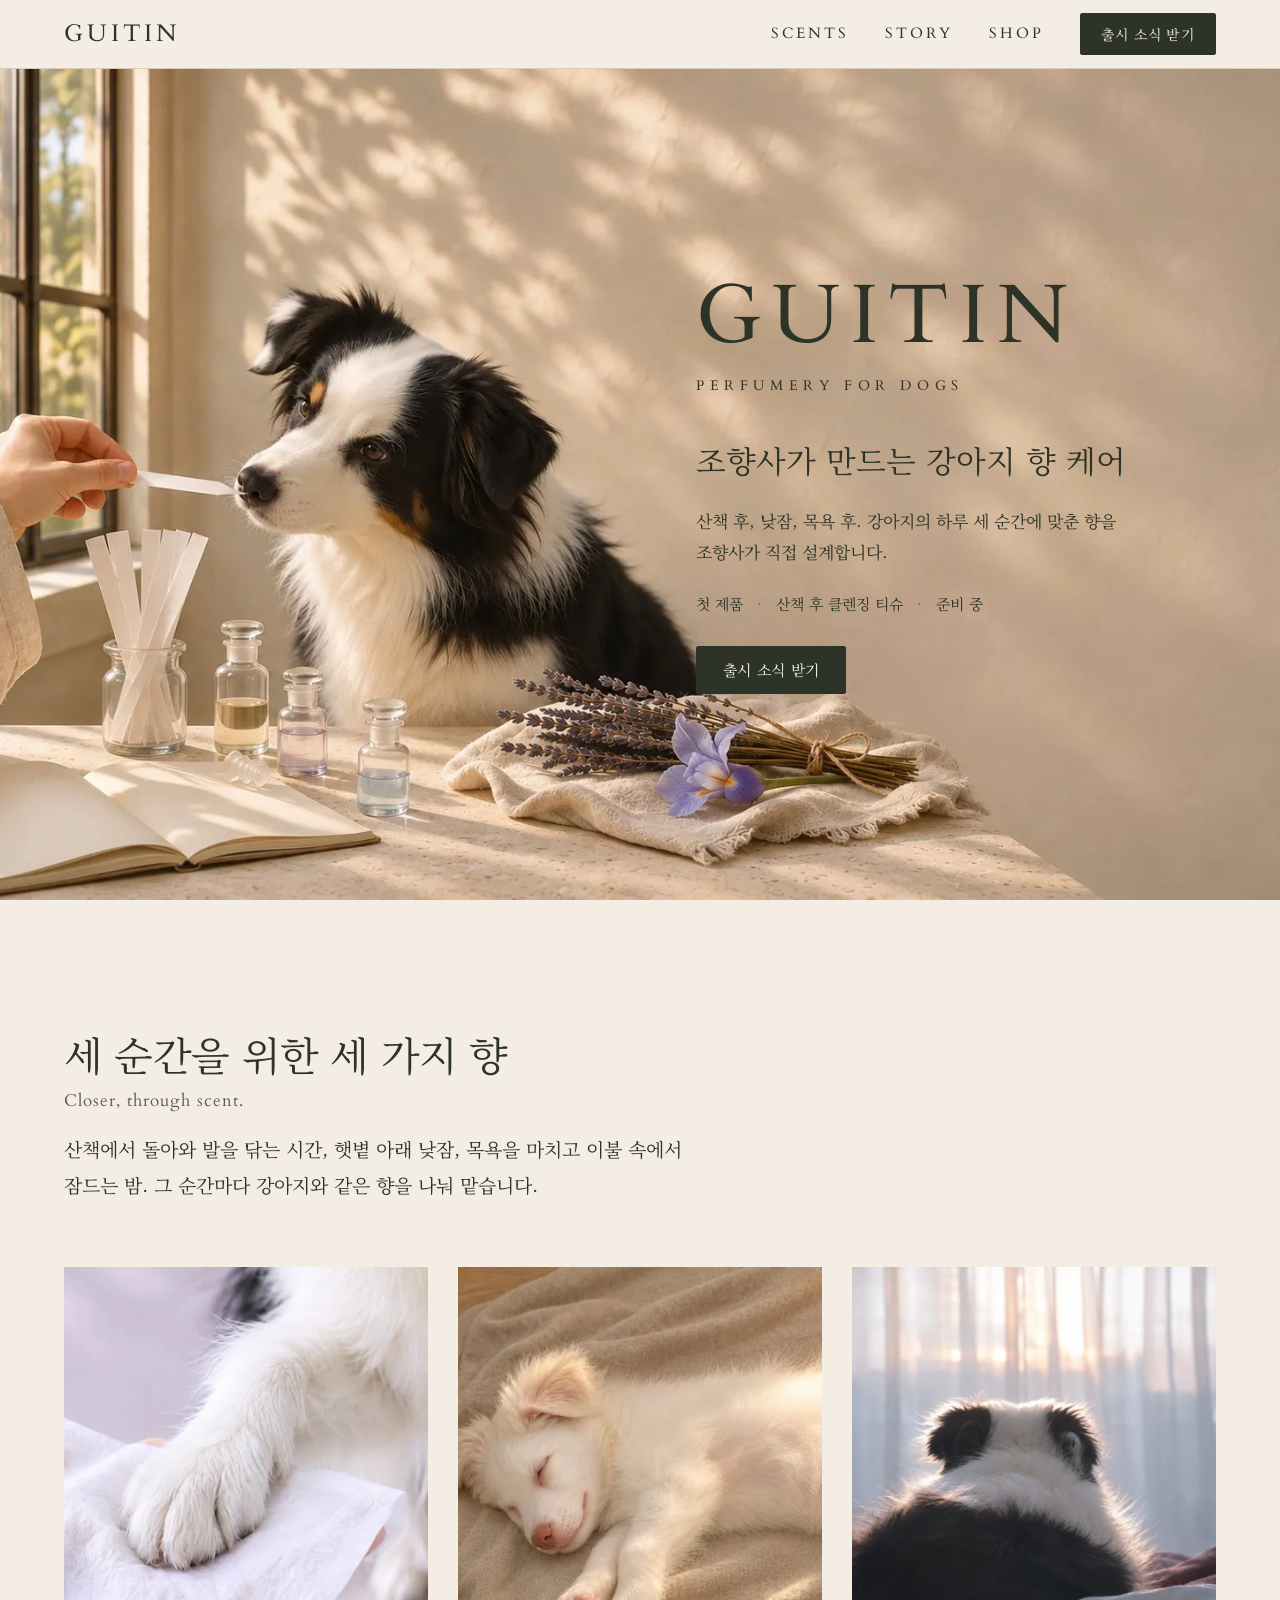
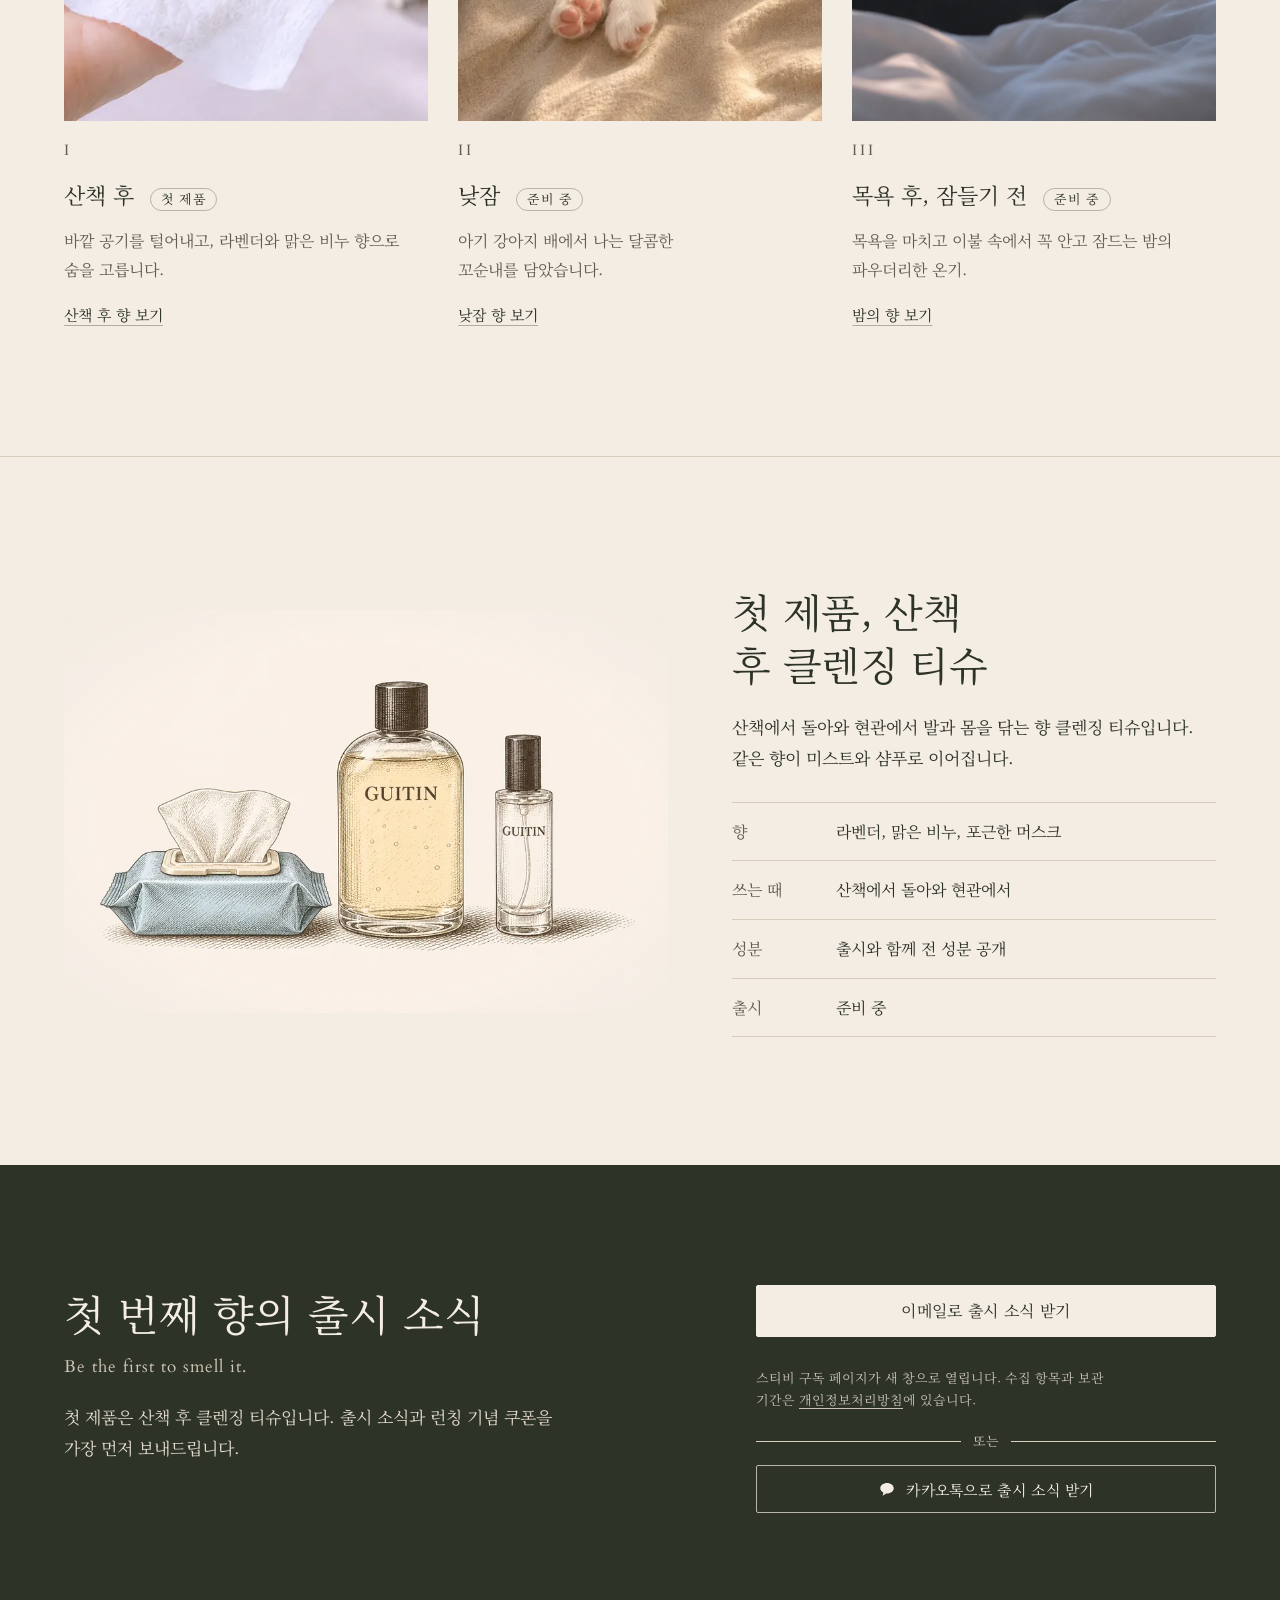
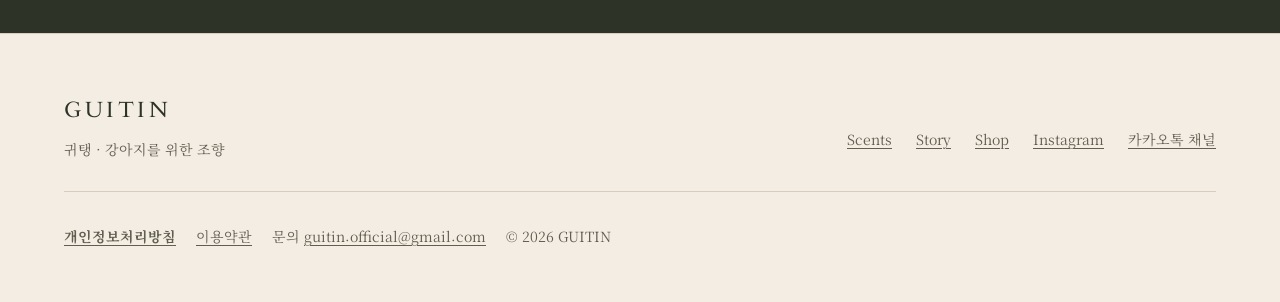
==== commit 7de3baf7: "Add files via upload" ====
--- a/index.html
+++ b/index.html
@@ -12,19 +12,19 @@
 <meta property="og:title" content="GUITIN 귀탱 · 조향사가 만드는 강아지 향 케어">
 <meta property="og:description" content="산책 후, 낮잠, 목욕 후. 강아지의 하루 세 순간에 맞춘 향을 조향사가 설계합니다. 첫 제품은 산책 후 클렌징 티슈, 준비 중입니다.">
 <meta property="og:url" content="https://guitin.co.kr/">
-<meta property="og:image" content="https://guitin.co.kr/assets/img/og.jpg?v=7">
+<meta property="og:image" content="https://guitin.co.kr/assets/img/og.jpg?v=8">
 <meta property="og:image:width" content="1200">
 <meta property="og:image:height" content="630">
 <meta name="twitter:card" content="summary_large_image">
 <meta name="theme-color" content="#F3EDE4">
 <link rel="icon" href="/favicon.ico" sizes="any">
-<link rel="icon" type="image/png" href="/assets/img/icon-32.png?v=7" sizes="32x32">
+<link rel="icon" type="image/png" href="/assets/img/icon-32.png?v=8" sizes="32x32">
 <link rel="apple-touch-icon" href="/apple-touch-icon.png">
 <link rel="preconnect" href="https://fonts.googleapis.com">
 <link rel="preconnect" href="https://fonts.gstatic.com" crossorigin>
 <link rel="stylesheet" href="https://fonts.googleapis.com/css2?family=Cardo:ital,wght@0,400;0,700;1,400&family=Noto+Serif+KR:wght@400;500&display=swap">
-<link rel="stylesheet" href="/assets/css/site.css?v=7">
-<script src="/assets/js/site.js?v=7" defer></script>
+<link rel="stylesheet" href="/assets/css/site.css?v=8">
+<script src="/assets/js/site.js?v=8" defer></script>
 </head>
 <body>
 <a class="skip" href="#main">본문 바로가기</a>
@@ -35,6 +35,7 @@
     <nav class="nav" id="site-nav" aria-label="주 메뉴">
       <a href="/scents">Scents</a>
       <a href="/story">Story</a>
+      <a href="/shop">Shop</a>
       <a class="btn btn--solid" href="#subscribe-section" data-subscribe>출시 소식 받기</a>
     </nav>
   </div>
@@ -42,8 +43,8 @@
 <main id="main">
 <section class="hero" aria-labelledby="hero-title">
   <picture>
-    <source media="(max-width: 767px)" srcset="/assets/img/hero-mobile.webp?v=7">
-    <img src="/assets/img/hero-pc.webp?v=7" srcset="/assets/img/hero-pc.webp?v=7 1672w, /assets/img/hero-pc-1100.webp?v=7 1100w" sizes="100vw" alt="창가 조향 작업대에서 시향지 끝에 코를 대는 귀탱이" fetchpriority="high">
+    <source media="(max-width: 767px)" srcset="/assets/img/hero-mobile.webp?v=8">
+    <img src="/assets/img/hero-pc.webp?v=8" srcset="/assets/img/hero-pc.webp?v=8 1672w, /assets/img/hero-pc-1100.webp?v=8 1100w" sizes="100vw" alt="창가 조향 작업대에서 시향지 끝에 코를 대는 귀탱이" fetchpriority="high">
   </picture>
   <div class="hero-copy" data-enter>
     <div class="hero-brand" aria-hidden="true">GUITIN</div>
@@ -63,21 +64,21 @@
     </div>
     <div class="scenes">
       <a class="scene scene--aw" href="/scents#after-walk">
-        <div class="scene-ph"><img src="/assets/img/afterwalk.webp?v=7" srcset="/assets/img/afterwalk.webp?v=7 1400w, /assets/img/afterwalk-800.webp?v=7 800w" sizes="(max-width: 900px) 100vw, 33vw" alt="견주 손바닥의 하얀 천 위에 올려놓은 강아지 앞발" loading="lazy" decoding="async"></div>
+        <div class="scene-ph"><img src="/assets/img/afterwalk.webp?v=8" srcset="/assets/img/afterwalk.webp?v=8 1400w, /assets/img/afterwalk-800.webp?v=8 800w" sizes="(max-width: 900px) 100vw, 33vw" alt="견주 손바닥의 하얀 천 위에 올려놓은 강아지 앞발" loading="lazy" decoding="async"></div>
         <span class="scene-num">I</span>
         <h3>산책 후 <span class="status">첫 제품</span></h3>
         <p>바깥 공기를 털어내고, 라벤더와 맑은 비누 향으로 숨을 고릅니다.</p>
         <span class="go">산책 후 향 보기</span>
       </a>
       <a class="scene scene--pd" href="/scents#nap">
-        <div class="scene-ph"><img src="/assets/img/pawppy.webp?v=7" srcset="/assets/img/pawppy.webp?v=7 1400w, /assets/img/pawppy-800.webp?v=7 800w" sizes="(max-width: 900px) 100vw, 33vw" alt="햇볕 드는 담요 위에서 분홍 발바닥을 내밀고 자는 아기 강아지" loading="lazy" decoding="async"></div>
+        <div class="scene-ph"><img src="/assets/img/pawppy.webp?v=8" srcset="/assets/img/pawppy.webp?v=8 1400w, /assets/img/pawppy-800.webp?v=8 800w" sizes="(max-width: 900px) 100vw, 33vw" alt="햇볕 드는 담요 위에서 분홍 발바닥을 내밀고 자는 아기 강아지" loading="lazy" decoding="async"></div>
         <span class="scene-num">II</span>
         <h3>낮잠 <span class="status">준비 중</span></h3>
         <p>아기 강아지 배에서 나는 달콤한 꼬순내를 담았습니다.</p>
         <span class="go">낮잠 향 보기</span>
       </a>
       <a class="scene scene--cd" href="/scents#night">
-        <div class="scene-ph"><img src="/assets/img/cuddle.webp?v=7" srcset="/assets/img/cuddle.webp?v=7 1122w, /assets/img/cuddle-800.webp?v=7 800w" sizes="(max-width: 900px) 100vw, 33vw" alt="노을빛 커튼 앞, 순면 이불 위에 엎드린 강아지의 뒷모습" loading="lazy" decoding="async"></div>
+        <div class="scene-ph"><img src="/assets/img/cuddle.webp?v=8" srcset="/assets/img/cuddle.webp?v=8 1122w, /assets/img/cuddle-800.webp?v=8 800w" sizes="(max-width: 900px) 100vw, 33vw" alt="노을빛 커튼 앞, 순면 이불 위에 엎드린 강아지의 뒷모습" loading="lazy" decoding="async"></div>
         <span class="scene-num">III</span>
         <h3>목욕 후, 잠들기 전 <span class="status">준비 중</span></h3>
         <p>목욕을 마치고 이불 속에서 꼭 안고 잠드는 밤의 파우더리한 온기.</p>
@@ -89,7 +90,7 @@
 
 <section class="section" aria-labelledby="product-title">
   <div class="wrap product">
-    <div class="product-art"><img src="/assets/img/lineup.webp?v=7" srcset="/assets/img/lineup.webp?v=7 1536w, /assets/img/lineup-900.webp?v=7 900w" sizes="(max-width: 900px) 100vw, 55vw" alt="GUITIN 클렌징 티슈, 샴푸, 미스트 스프레이 동판화 일러스트" loading="lazy" decoding="async"></div>
+    <div class="product-art"><img src="/assets/img/lineup.webp?v=8" srcset="/assets/img/lineup.webp?v=8 1536w, /assets/img/lineup-900.webp?v=8 900w" sizes="(max-width: 900px) 100vw, 55vw" alt="GUITIN 클렌징 티슈, 샴푸, 미스트 스프레이 동판화 일러스트" loading="lazy" decoding="async"></div>
     <div class="product-copy">
       <h2 class="h-l" id="product-title">첫 제품, 산책 후 클렌징 티슈</h2>
       <p>산책에서 돌아와 현관에서 발과 몸을 닦는 향 클렌징 티슈입니다. 같은 향이 미스트와 샴푸로 이어집니다.</p>
@@ -131,6 +132,7 @@
     <ul>
       <li><a href="/scents">Scents</a></li>
       <li><a href="/story">Story</a></li>
+      <li><a href="/shop">Shop</a></li>
       <li><a href="https://www.instagram.com/guitin.official/" target="_blank" rel="noopener">Instagram</a></li>
       <li><a href="https://pf.kakao.com/_eRvNX" target="_blank" rel="noopener">카카오톡 채널</a></li>
     </ul>
@@ -155,5 +157,17 @@
 </div>
   </div>
 </dialog>
+<dialog class="modal" id="soldout" aria-labelledby="soldout-title">
+  <div class="modal-card">
+    <button class="modal-close" type="button" aria-label="닫기"><svg viewBox="0 0 24 24" fill="none" stroke="currentColor" stroke-width="1.5" aria-hidden="true"><path d="M6 6l12 12M18 6L6 18"/></svg></button>
+    <span class="en-line" style="margin-top:0">Sold out</span>
+    <h2 id="soldout-title">지금은 품절이에요</h2>
+    <p class="small">첫 생산분을 준비하고 있어 아직 주문을 받지 않습니다. 주문은 접수되지 않았어요. 출시되면 가장 먼저 알려드릴까요?</p>
+    <div class="modal-actions">
+      <button class="btn btn--solid" type="button" data-go-subscribe>알림받기로 이동</button>
+      <button class="btn btn--line" type="button" data-dismiss>닫기</button>
+    </div>
+  </div>
+</dialog>
 </body>
 </html>
--- a/assets/css/site.css
+++ b/assets/css/site.css
@@ -322,6 +322,41 @@
   .dog--b .dog-ph { order: 0; }
 }
 
+/* ---------- shop ---------- */
+.shop { padding: clamp(48px, 7vw, 96px) 0 clamp(64px, 8vw, 112px); }
+.shop-grid { display: grid; grid-template-columns: minmax(0, 1.15fr) minmax(0, 1fr); gap: clamp(32px, 5vw, 80px); align-items: start; }
+.shop-art { display: grid; gap: 12px; }
+.shop-ph { background: var(--paper); }
+.shop-ph img {
+  width: 100%;
+  -webkit-mask-image: radial-gradient(ellipse 72% 70% at 50% 52%, #000 62%, transparent 100%);
+  mask-image: radial-gradient(ellipse 72% 70% at 50% 52%, #000 62%, transparent 100%);
+}
+.shop-info { display: grid; gap: 22px; position: sticky; top: 96px; }
+.shop-info .num, .next-list .num { font-family: var(--latin); font-size: 15px; letter-spacing: 0.2em; color: var(--muted); }
+.status--out { border-color: var(--olive); color: var(--olive); }
+.price { display: flex; gap: 16px; align-items: baseline; font-size: 18px; }
+.price .k { font-size: 15px; color: var(--muted); }
+.buy { display: grid; grid-template-columns: auto 1fr; gap: 12px; margin-top: 4px; }
+.qty { display: inline-flex; align-items: center; border: 1px solid var(--line); border-radius: var(--radius); height: 52px; }
+.qty button { width: 48px; height: 100%; border: 0; background: none; font: 400 20px/1 var(--ko); color: var(--olive); cursor: pointer; touch-action: manipulation; }
+.qty button:disabled { color: var(--line); cursor: default; }
+.qty output { min-width: 32px; text-align: center; font-size: 16px; font-variant-numeric: tabular-nums; }
+.buy-btn { min-height: 52px; font-size: 16px; }
+.next-list { list-style: none; margin: 0; padding: 0; border-top: 1px solid var(--line); }
+.next-list li { display: grid; grid-template-columns: 56px 1fr auto auto; gap: 16px; align-items: center; padding: 18px 0; border-bottom: 1px solid var(--line); font-size: 17px; }
+.next-list .textlink { font-size: 15px; padding: 10px 0; }
+.modal-actions { display: grid; gap: 10px; margin-top: 4px; }
+.modal-actions .btn { width: 100%; min-height: 52px; font-size: 16px; }
+@media (max-width: 900px) {
+  .shop-grid { grid-template-columns: 1fr; }
+  .shop-info { position: static; }
+}
+@media (max-width: 520px) {
+  .next-list li { grid-template-columns: 40px 1fr auto; }
+  .next-list .status { display: none; }
+}
+
 /* ---------- legal pages ---------- */
 .legal { padding: clamp(64px, 8vw, 104px) 0; }
 .legal .wrap { max-width: calc(760px + var(--gutter) * 2); }
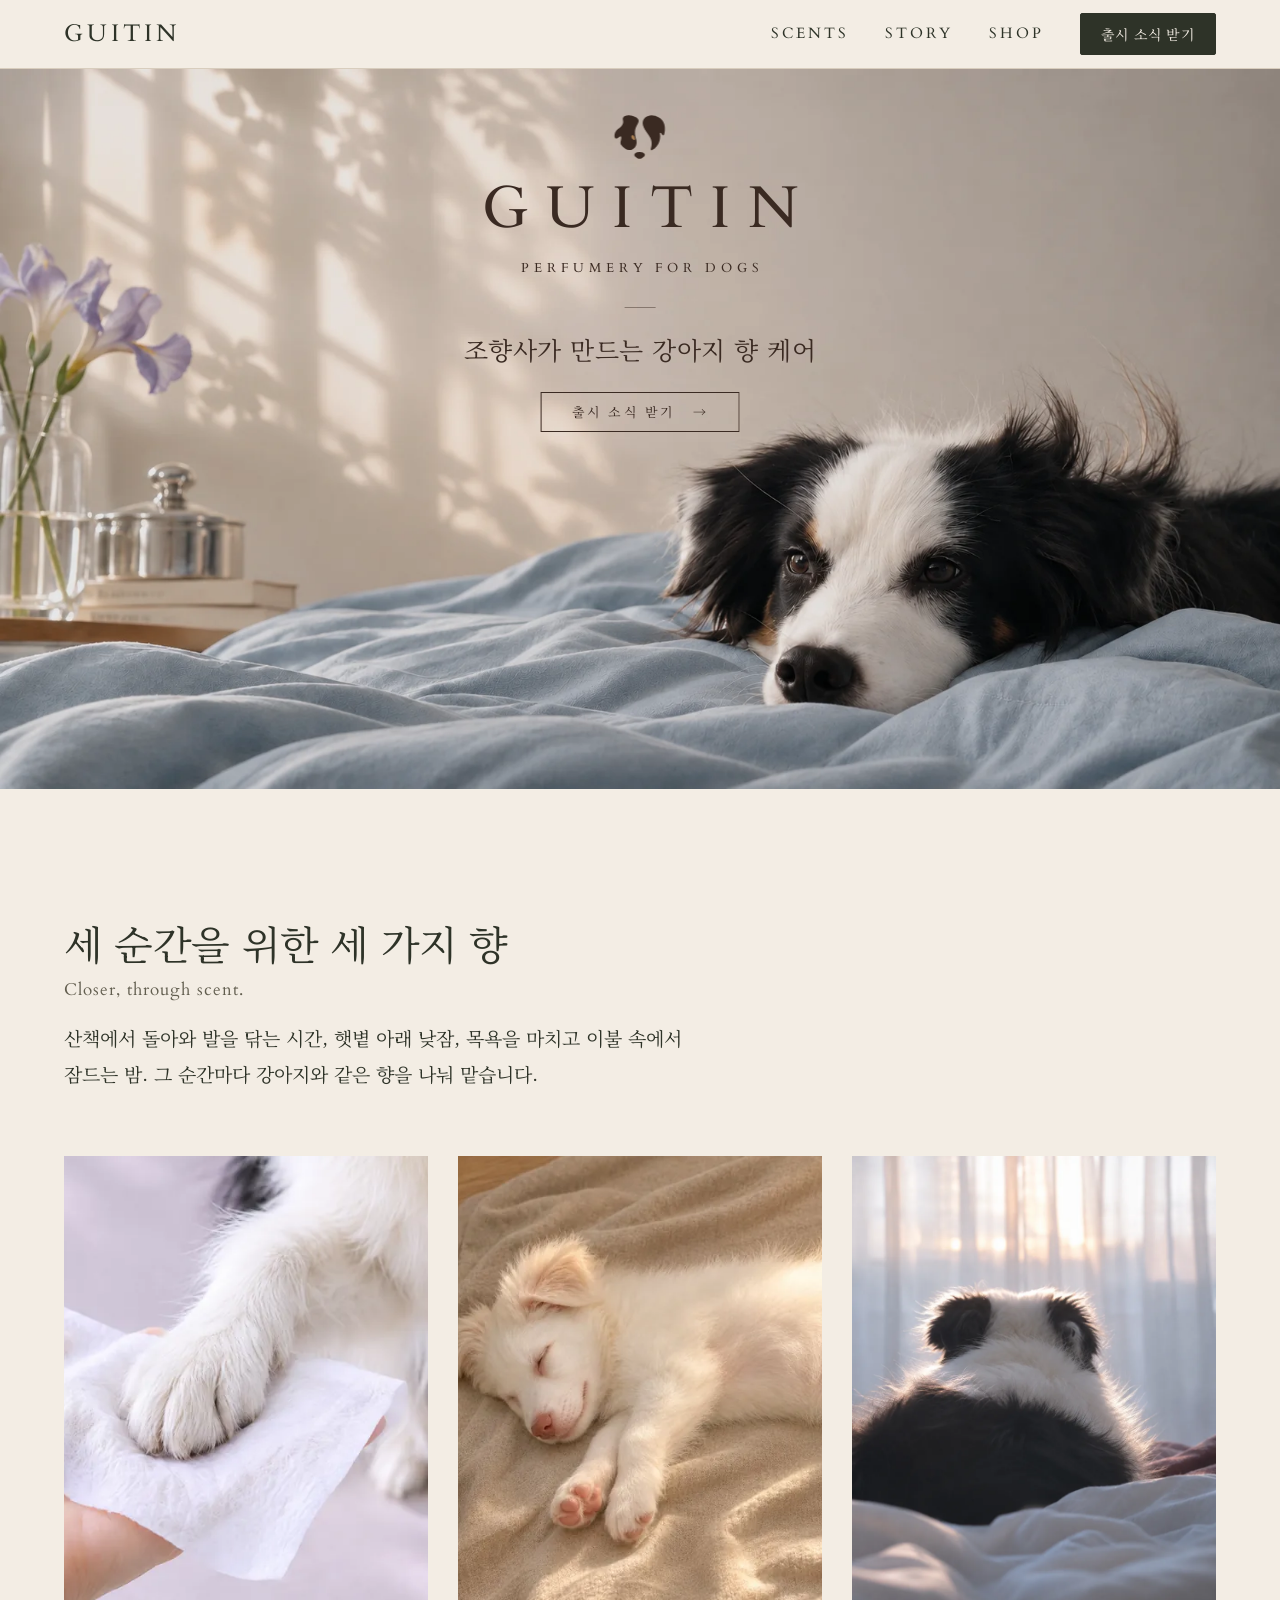
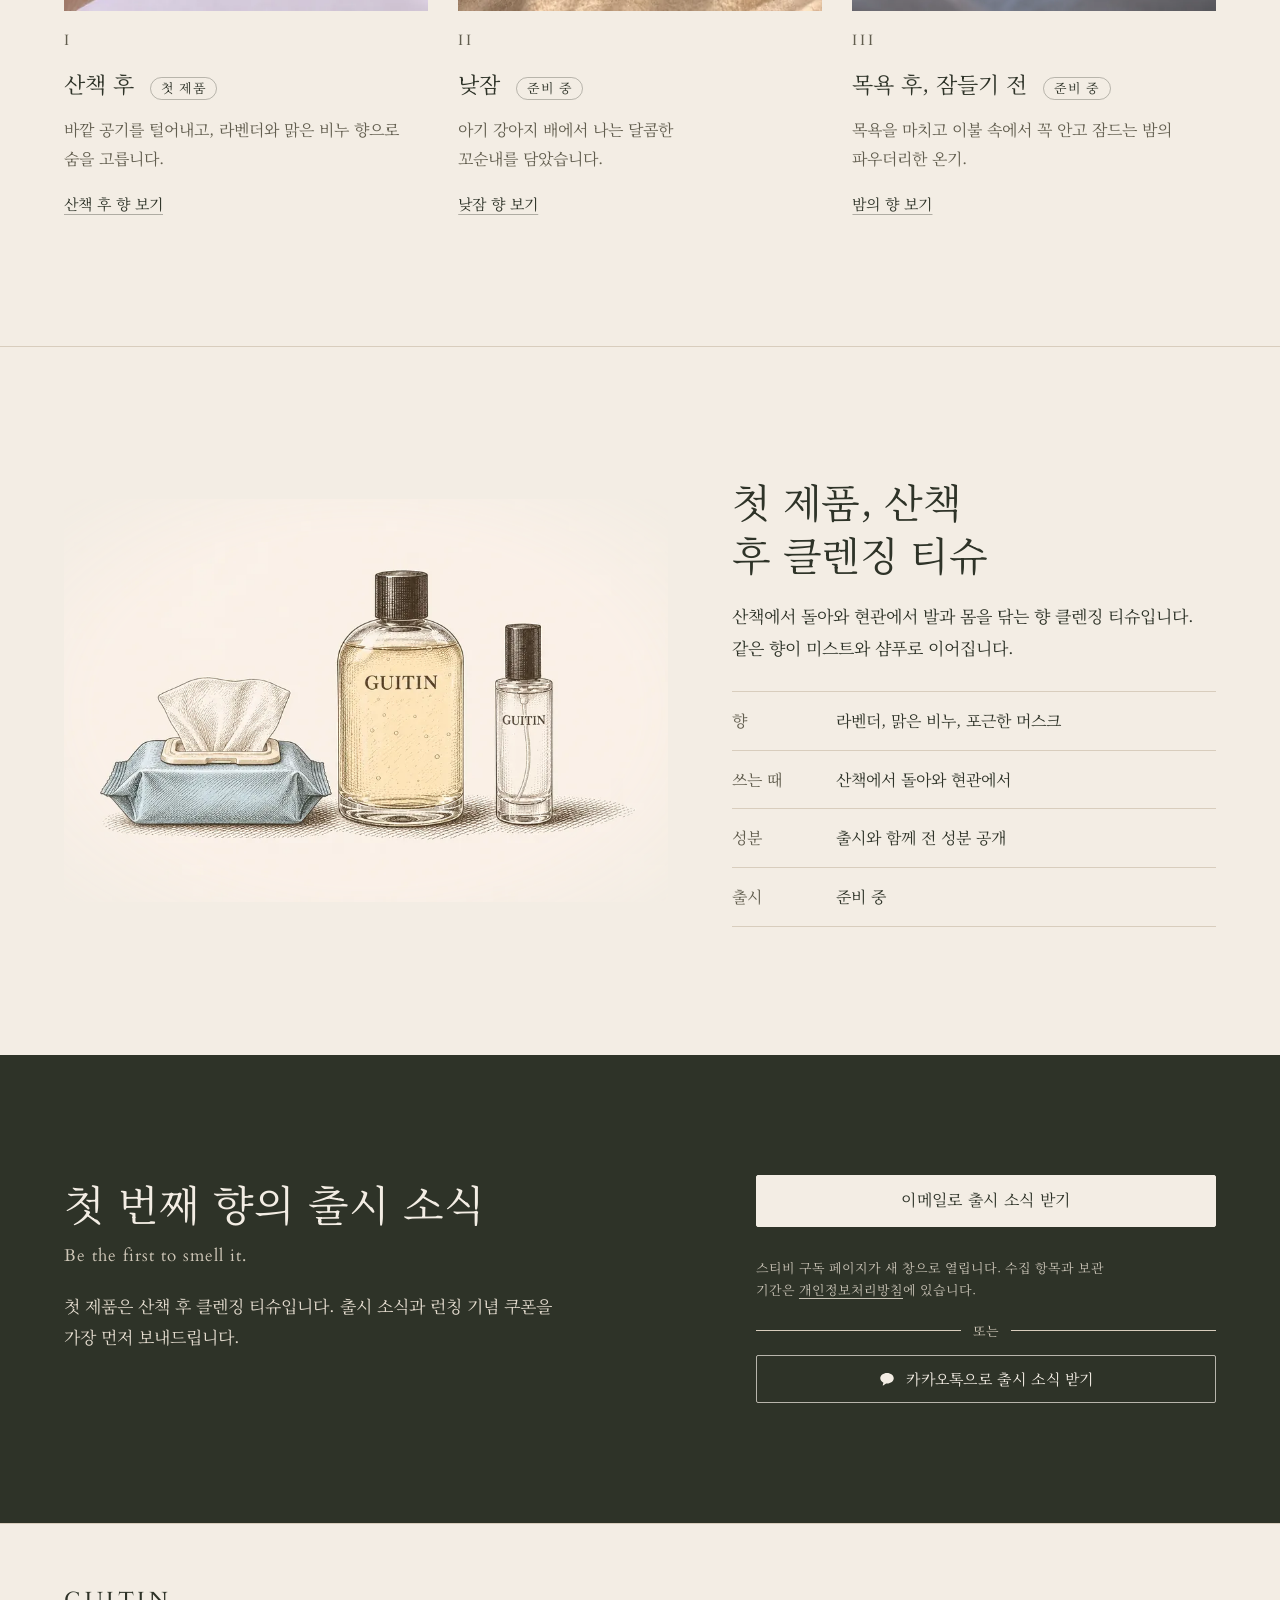
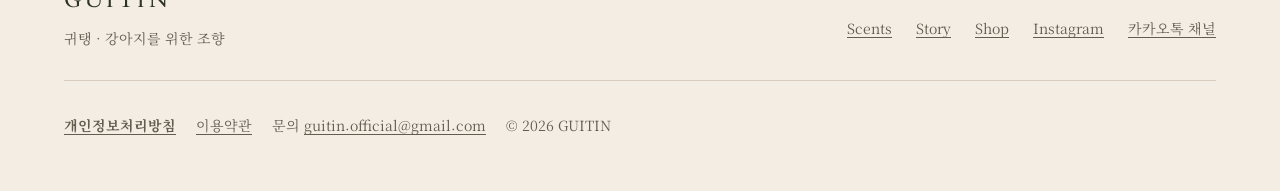
==== commit a4ef7ad6: "Add files via upload" ====
--- a/index.html
+++ b/index.html
@@ -12,19 +12,19 @@
 <meta property="og:title" content="GUITIN 귀탱 · 조향사가 만드는 강아지 향 케어">
 <meta property="og:description" content="산책 후, 낮잠, 목욕 후. 강아지의 하루 세 순간에 맞춘 향을 조향사가 설계합니다. 첫 제품은 산책 후 클렌징 티슈, 준비 중입니다.">
 <meta property="og:url" content="https://guitin.co.kr/">
-<meta property="og:image" content="https://guitin.co.kr/assets/img/og.jpg?v=8">
+<meta property="og:image" content="https://guitin.co.kr/assets/img/og.jpg?v=9">
 <meta property="og:image:width" content="1200">
 <meta property="og:image:height" content="630">
 <meta name="twitter:card" content="summary_large_image">
 <meta name="theme-color" content="#F3EDE4">
 <link rel="icon" href="/favicon.ico" sizes="any">
-<link rel="icon" type="image/png" href="/assets/img/icon-32.png?v=8" sizes="32x32">
+<link rel="icon" type="image/png" href="/assets/img/icon-32.png?v=9" sizes="32x32">
 <link rel="apple-touch-icon" href="/apple-touch-icon.png">
 <link rel="preconnect" href="https://fonts.googleapis.com">
 <link rel="preconnect" href="https://fonts.gstatic.com" crossorigin>
 <link rel="stylesheet" href="https://fonts.googleapis.com/css2?family=Cardo:ital,wght@0,400;0,700;1,400&family=Noto+Serif+KR:wght@400;500&display=swap">
-<link rel="stylesheet" href="/assets/css/site.css?v=8">
-<script src="/assets/js/site.js?v=8" defer></script>
+<link rel="stylesheet" href="/assets/css/site.css?v=9">
+<script src="/assets/js/site.js?v=9" defer></script>
 </head>
 <body>
 <a class="skip" href="#main">본문 바로가기</a>
@@ -43,16 +43,18 @@
 <main id="main">
 <section class="hero" aria-labelledby="hero-title">
   <picture>
-    <source media="(max-width: 767px)" srcset="/assets/img/hero-mobile.webp?v=8">
-    <img src="/assets/img/hero-pc.webp?v=8" srcset="/assets/img/hero-pc.webp?v=8 1672w, /assets/img/hero-pc-1100.webp?v=8 1100w" sizes="100vw" alt="창가 조향 작업대에서 시향지 끝에 코를 대는 귀탱이" fetchpriority="high">
+    <source media="(max-width: 767px)" srcset="/assets/img/hero-mobile.webp?v=9">
+    <img src="/assets/img/hero-pc.webp?v=9" srcset="/assets/img/hero-pc.webp?v=9 1672w, /assets/img/hero-pc-1100.webp?v=9 1100w" sizes="100vw" alt="창문 빛이 드는 방, 푸른 이불 위에 엎드려 쉬는 귀탱이" fetchpriority="high">
   </picture>
   <div class="hero-copy" data-enter>
+    <img class="hero-mark" src="/assets/img/symbol-brown.svg" alt="" width="84" height="70">
     <div class="hero-brand" aria-hidden="true">GUITIN</div>
     <div class="hero-tag">Perfumery for Dogs</div>
-    <h1 id="hero-title">조향사가 만드는 강아지 향 케어</h1>
-    <p>산책 후, 낮잠, 목욕 후. 강아지의 하루 세 순간에 맞춘 향을 조향사가 직접 설계합니다.</p>
+    <span class="hero-rule" aria-hidden="true"></span>
+    <h1 id="hero-title" class="hero-ko">조향사가 만드는 강아지 향 케어</h1>
+    <p class="hero-desc">산책 후, 낮잠, 목욕 후. 강아지의 하루 세 순간에 맞춘 향을 조향사가 직접 설계합니다.</p>
     <div class="fact"><span>첫 제품</span><span>산책 후 클렌징 티슈</span><span>준비 중</span></div>
-    <a class="btn btn--solid" href="#subscribe-section" data-subscribe>출시 소식 받기</a>
+    <a class="btn hero-btn" href="#subscribe-section" data-subscribe>출시 소식 받기 <span aria-hidden="true">→</span></a>
   </div>
 </section>
 
@@ -64,21 +66,21 @@
     </div>
     <div class="scenes">
       <a class="scene scene--aw" href="/scents#after-walk">
-        <div class="scene-ph"><img src="/assets/img/afterwalk.webp?v=8" srcset="/assets/img/afterwalk.webp?v=8 1400w, /assets/img/afterwalk-800.webp?v=8 800w" sizes="(max-width: 900px) 100vw, 33vw" alt="견주 손바닥의 하얀 천 위에 올려놓은 강아지 앞발" loading="lazy" decoding="async"></div>
+        <div class="scene-ph"><img src="/assets/img/afterwalk.webp?v=9" srcset="/assets/img/afterwalk.webp?v=9 1400w, /assets/img/afterwalk-800.webp?v=9 800w" sizes="(max-width: 900px) 100vw, 33vw" alt="견주 손바닥의 하얀 천 위에 올려놓은 강아지 앞발" loading="lazy" decoding="async"></div>
         <span class="scene-num">I</span>
         <h3>산책 후 <span class="status">첫 제품</span></h3>
         <p>바깥 공기를 털어내고, 라벤더와 맑은 비누 향으로 숨을 고릅니다.</p>
         <span class="go">산책 후 향 보기</span>
       </a>
       <a class="scene scene--pd" href="/scents#nap">
-        <div class="scene-ph"><img src="/assets/img/pawppy.webp?v=8" srcset="/assets/img/pawppy.webp?v=8 1400w, /assets/img/pawppy-800.webp?v=8 800w" sizes="(max-width: 900px) 100vw, 33vw" alt="햇볕 드는 담요 위에서 분홍 발바닥을 내밀고 자는 아기 강아지" loading="lazy" decoding="async"></div>
+        <div class="scene-ph"><img src="/assets/img/pawppy.webp?v=9" srcset="/assets/img/pawppy.webp?v=9 1400w, /assets/img/pawppy-800.webp?v=9 800w" sizes="(max-width: 900px) 100vw, 33vw" alt="햇볕 드는 담요 위에서 분홍 발바닥을 내밀고 자는 아기 강아지" loading="lazy" decoding="async"></div>
         <span class="scene-num">II</span>
         <h3>낮잠 <span class="status">준비 중</span></h3>
         <p>아기 강아지 배에서 나는 달콤한 꼬순내를 담았습니다.</p>
         <span class="go">낮잠 향 보기</span>
       </a>
       <a class="scene scene--cd" href="/scents#night">
-        <div class="scene-ph"><img src="/assets/img/cuddle.webp?v=8" srcset="/assets/img/cuddle.webp?v=8 1122w, /assets/img/cuddle-800.webp?v=8 800w" sizes="(max-width: 900px) 100vw, 33vw" alt="노을빛 커튼 앞, 순면 이불 위에 엎드린 강아지의 뒷모습" loading="lazy" decoding="async"></div>
+        <div class="scene-ph"><img src="/assets/img/cuddle.webp?v=9" srcset="/assets/img/cuddle.webp?v=9 1122w, /assets/img/cuddle-800.webp?v=9 800w" sizes="(max-width: 900px) 100vw, 33vw" alt="노을빛 커튼 앞, 순면 이불 위에 엎드린 강아지의 뒷모습" loading="lazy" decoding="async"></div>
         <span class="scene-num">III</span>
         <h3>목욕 후, 잠들기 전 <span class="status">준비 중</span></h3>
         <p>목욕을 마치고 이불 속에서 꼭 안고 잠드는 밤의 파우더리한 온기.</p>
@@ -90,7 +92,7 @@
 
 <section class="section" aria-labelledby="product-title">
   <div class="wrap product">
-    <div class="product-art"><img src="/assets/img/lineup.webp?v=8" srcset="/assets/img/lineup.webp?v=8 1536w, /assets/img/lineup-900.webp?v=8 900w" sizes="(max-width: 900px) 100vw, 55vw" alt="GUITIN 클렌징 티슈, 샴푸, 미스트 스프레이 동판화 일러스트" loading="lazy" decoding="async"></div>
+    <div class="product-art"><img src="/assets/img/lineup.webp?v=9" srcset="/assets/img/lineup.webp?v=9 1536w, /assets/img/lineup-900.webp?v=9 900w" sizes="(max-width: 900px) 100vw, 55vw" alt="GUITIN 클렌징 티슈, 샴푸, 미스트 스프레이 동판화 일러스트" loading="lazy" decoding="async"></div>
     <div class="product-copy">
       <h2 class="h-l" id="product-title">첫 제품, 산책 후 클렌징 티슈</h2>
       <p>산책에서 돌아와 현관에서 발과 몸을 닦는 향 클렌징 티슈입니다. 같은 향이 미스트와 샴푸로 이어집니다.</p>
--- a/assets/css/site.css
+++ b/assets/css/site.css
@@ -165,6 +165,55 @@
   .hero-tag { font-size: 12px; letter-spacing: 0.34em; }
   .hero h1 { font-size: 24px; margin-top: 10px; }
   .hero .btn { justify-self: stretch; }
+}
+
+/* PREVIEW: new hero — composed like a poster on the photo.
+   The hero keeps the photo's own proportions and every size is in vw, so the
+   composition (words centred on the wall, Guitang lower right) is the same at any desktop width. */
+.hero { min-height: 0; aspect-ratio: 1672 / 941; display: block; background: #D9D0C6; }
+.hero picture img, .hero > img { object-position: 50% 50%; }
+.hero-copy {
+  position: absolute; left: 50%; top: 6%; transform: translateX(-50%);
+  width: 46vw; margin: 0; padding: 0; gap: 0;
+  display: flex; flex-direction: column; align-items: center; text-align: center; color: #3A2A22;
+}
+.hero-mark { width: 4.6vw; height: auto; margin-bottom: 1.4vw; }
+.hero-brand { font-size: 4.6vw; line-height: 1; letter-spacing: 0.3em; padding-left: 0.3em; font-weight: 400; }
+.hero-tag { margin-top: 1.4vw; font-size: 1.02vw; letter-spacing: 0.38em; padding-left: 0.38em; text-transform: uppercase; }
+.hero-rule { display: block; width: 2.4vw; height: 1px; background: currentColor; opacity: 0.45; margin: 2.1vw 0 1.9vw; }
+.hero-copy > .hero-ko { margin: 0; font-family: var(--ko); font-weight: 400; font-size: 1.95vw; line-height: 1.3; letter-spacing: 0.02em; }
+.hero-desc, .hero .fact { display: none; }
+.hero .hero-btn {
+  margin-top: 2.1vw; min-height: max(40px, 2.7vw); padding: 0 2.4vw;
+  font: 400 max(13px, 0.92vw)/1 var(--ko); letter-spacing: 0.16em;
+  background: transparent; color: #3A2A22; border: 1px solid #3A2A22; border-radius: 0;
+}
+.hero .hero-btn span { margin-left: 0.6em; }
+@media (hover: hover) and (pointer: fine) { .hero .hero-btn:hover { background: rgba(58, 42, 34, 0.07); } }
+
+@media (max-width: 767px) {
+  /* mobile: portrait photo fills the screen, words sit on the wall above Guitang */
+  .hero { aspect-ratio: auto; height: calc(100svh - 61px); min-height: 560px; max-height: 860px; }
+  .hero picture, .hero > img { position: absolute; inset: 0; }
+  .hero picture img, .hero > img { height: 100%; aspect-ratio: auto; object-position: 58% 100%; }
+  .hero-copy { top: 5.5%; width: 86vw; }
+  .hero-mark { width: 40px; margin-bottom: 12px; }
+  .hero-brand { font-size: 36px; letter-spacing: 0.26em; padding-left: 0.26em; }
+  .hero-tag { margin-top: 10px; font-size: 10px; letter-spacing: 0.34em; padding-left: 0.34em; }
+  .hero-rule { width: 24px; margin: 16px 0 14px; }
+  .hero-copy > .hero-ko { font-size: 18px; }
+  .hero .hero-btn { margin-top: 18px; min-height: 42px; padding: 0 20px; font-size: 13px; letter-spacing: 0.14em; }
+}
+
+@media (max-width: 767px) and (max-height: 720px) {
+  .hero { min-height: 600px; }
+  .hero-copy { top: 3.5%; }
+  .hero-mark { width: 32px; margin-bottom: 8px; }
+  .hero-brand { font-size: 30px; }
+  .hero-tag { margin-top: 8px; }
+  .hero-rule { margin: 12px 0 10px; }
+  .hero-copy > .hero-ko { font-size: 16px; }
+  .hero .hero-btn { margin-top: 12px; min-height: 40px; }
 }
 
 /* one entrance on load */
